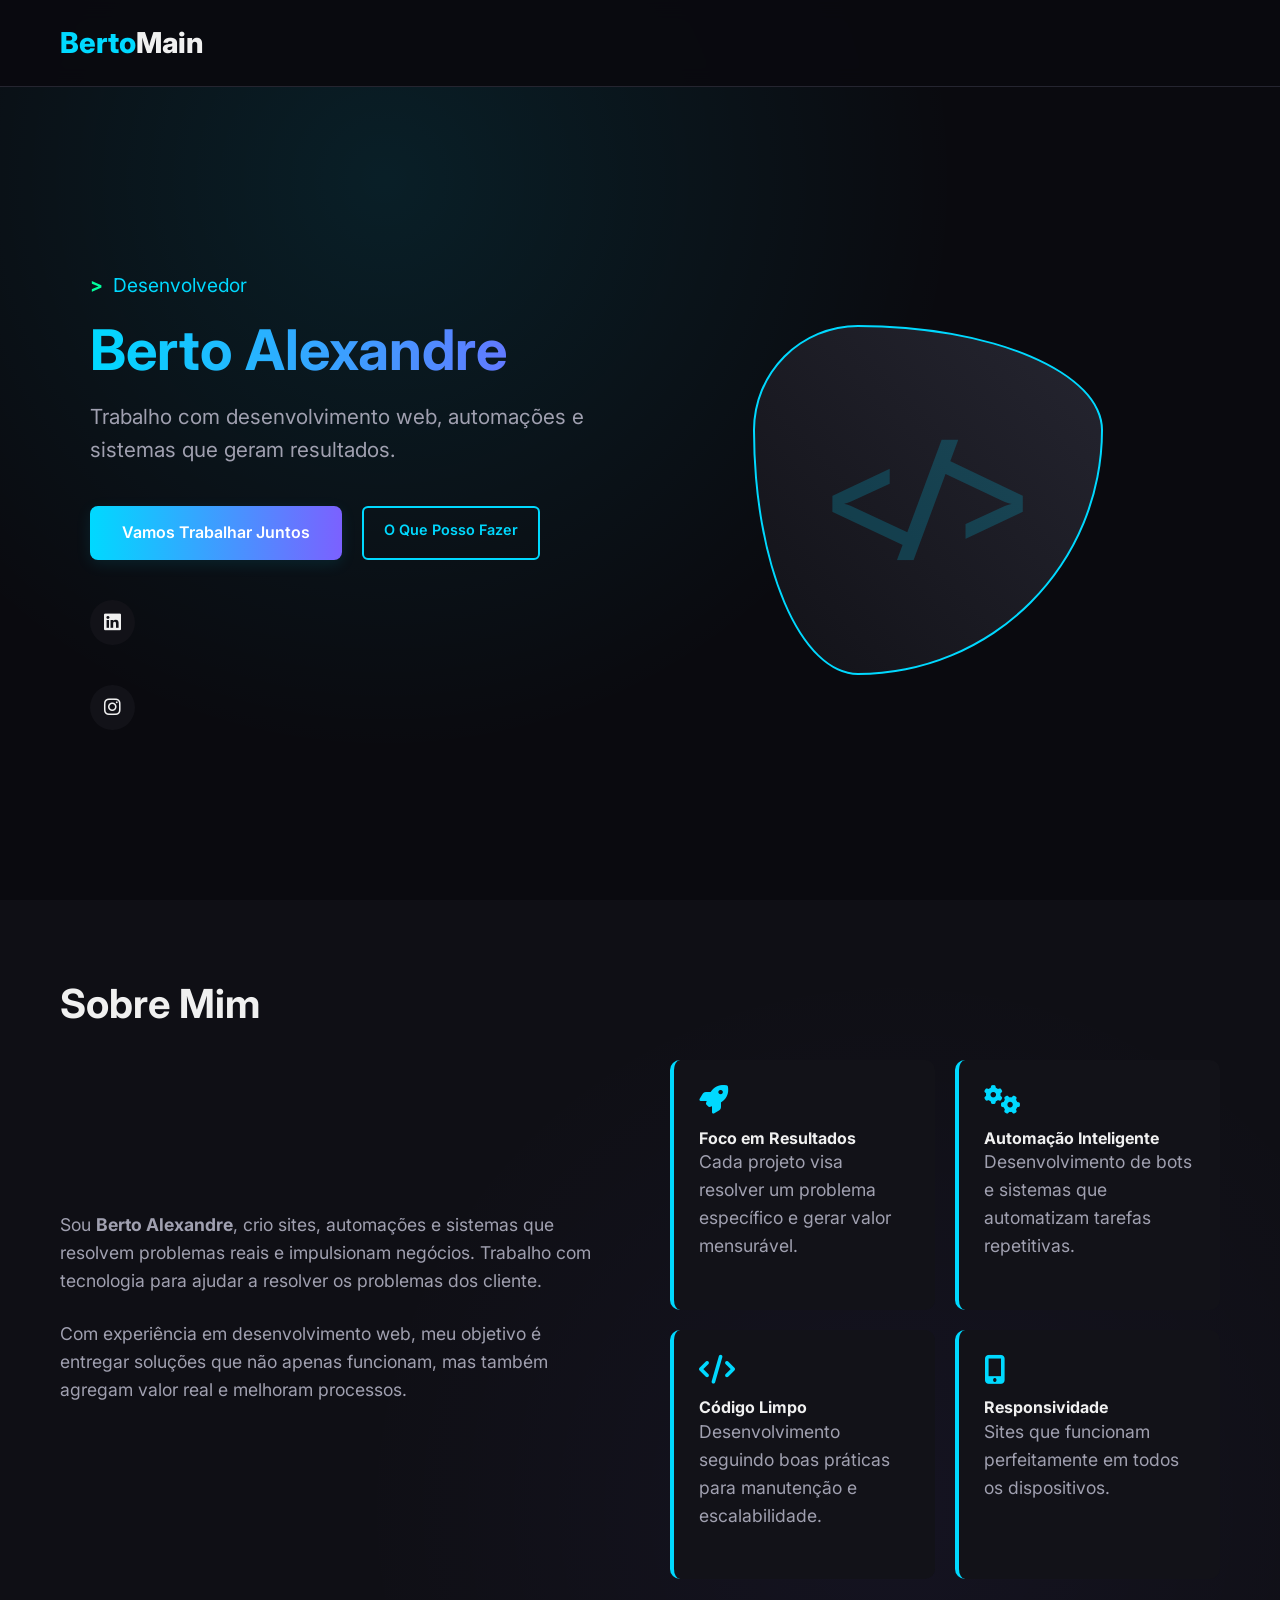
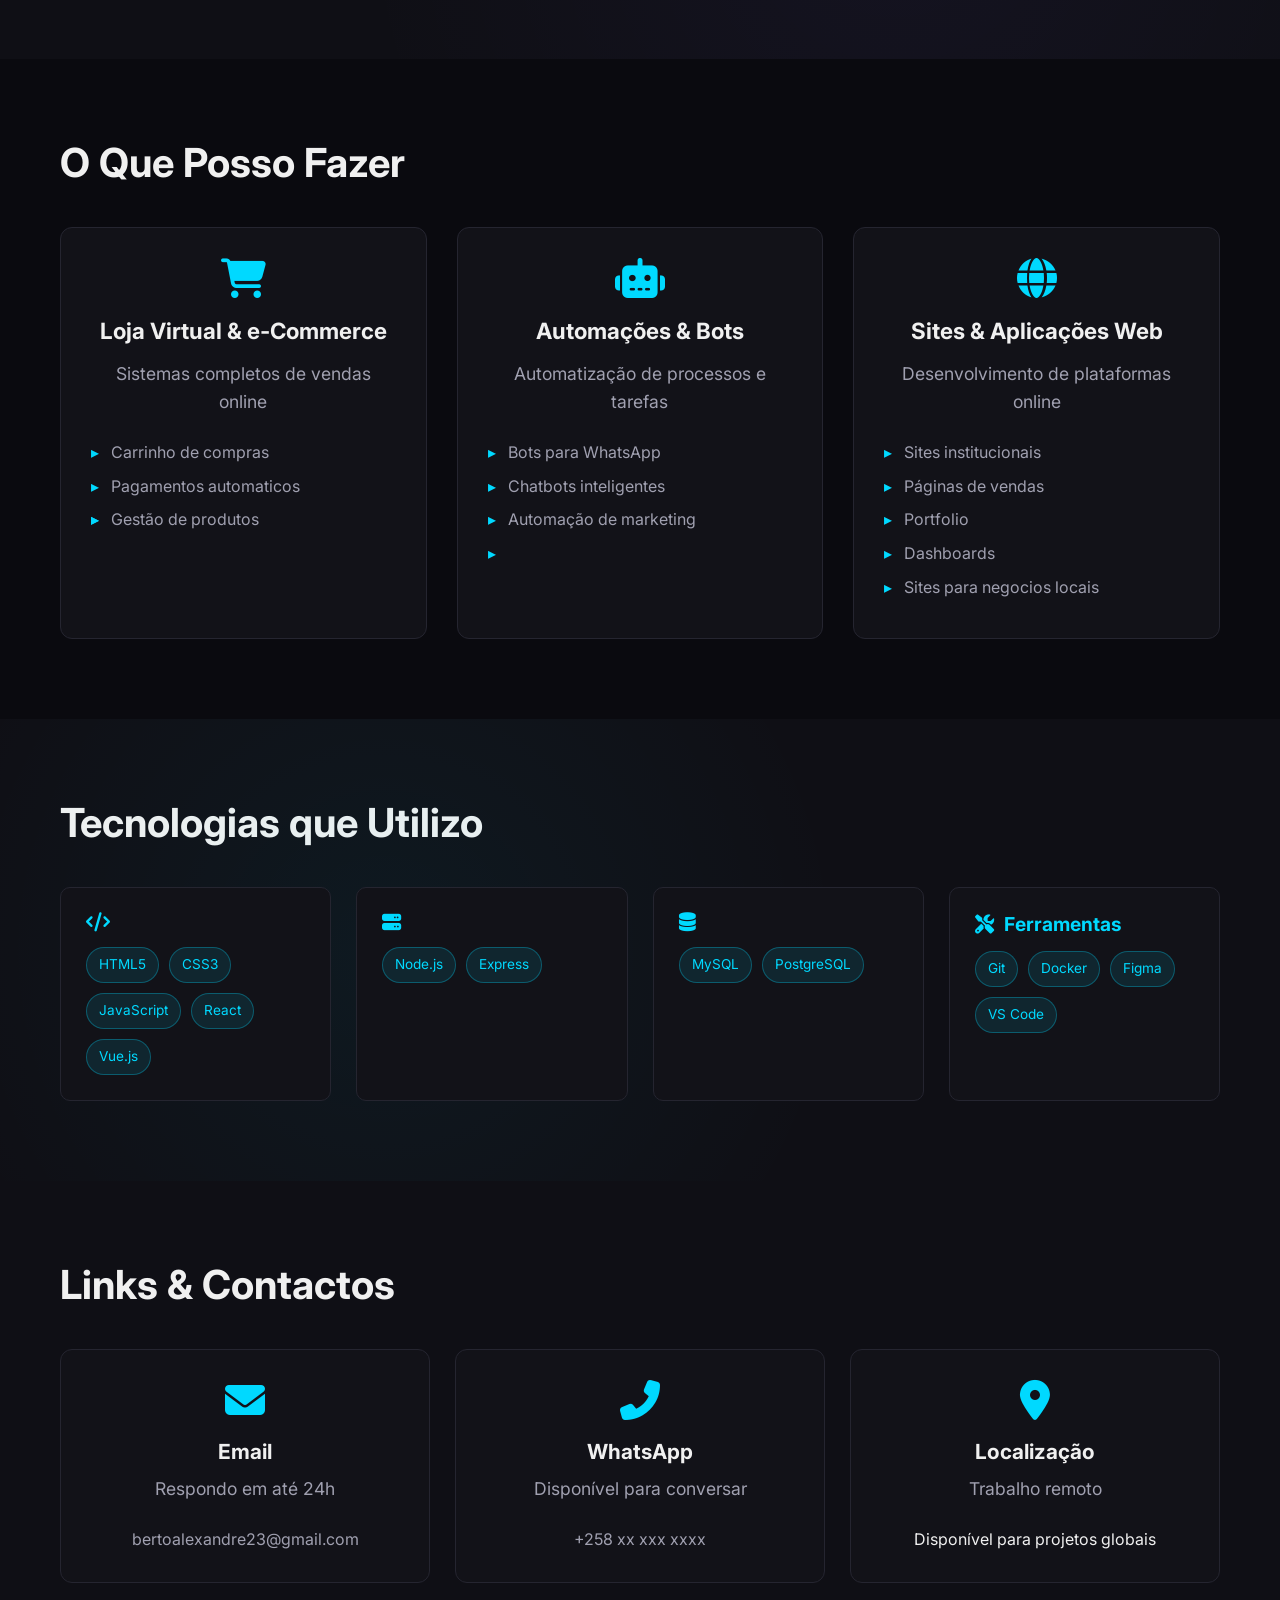
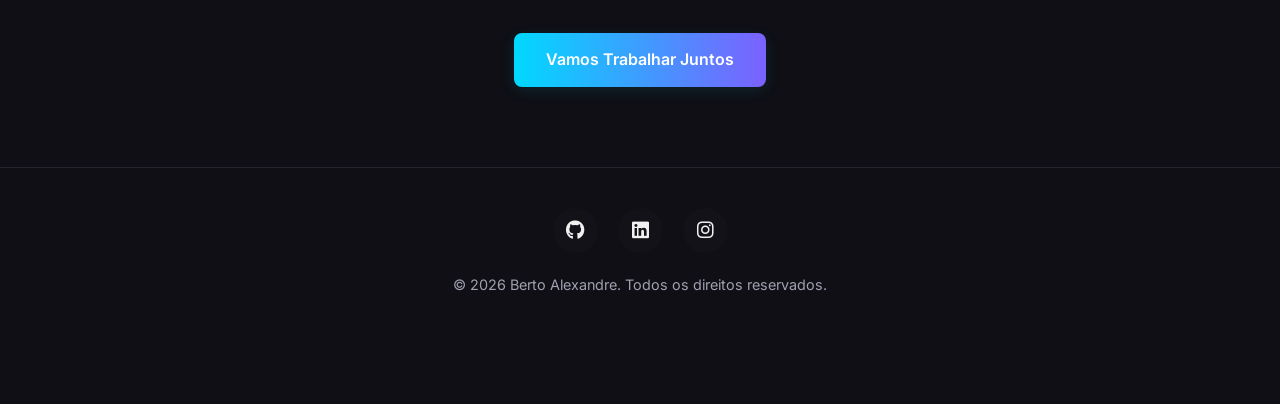
==== index.html @ 446fbc0a "Add files via upload" ====
<!DOCTYPE html>
<html lang="pt">
<head>
  <meta charset="UTF-8">
  <meta name="viewport" content="width=device-width, initial-scale=1.0">
  <title>Berto Alexandre | Desenvolvedor Web & Automações</title>
  <link rel="stylesheet" href="https://cdnjs.cloudflare.com/ajax/libs/font-awesome/6.4.0/css/all.min.css">
  <link rel="preconnect" href="https://fonts.googleapis.com">
  <link rel="preconnect" href="https://fonts.gstatic.com" crossorigin>
  <link href="https://fonts.googleapis.com/css2?family=Inter:wght@300;400;500;600;700;800&family=JetBrains+Mono:wght@300;400;500&display=swap" rel="stylesheet">
  <link rel="stylesheet" href="style.css">
</head>
<body>
  <!-- Header simplificado -->
  <header>
    <div class="container nav-container">
      <a href="#" class="logo">Berto<span>Main</span></a>
    </div>
  </header>

  <!-- Hero Section -->
  <section class="hero" id="home">
    <div class="container hero-content">
      <div class="hero-text">
        <div class="hero-subtitle">Desenvolvedor Web & Automações</div>
        <h1>Berto Alexandre</h1>
        <p class="hero-desc">
          Trabalho com desenvolvimento web, automações e sistemas que geram resultados.
        </p>
        
        <div class="hero-cta">
          <a href="trabalho.html" class="btn">Vamos Trabalhar Juntos</a>
          <a href="#solutions" class="btn-small">O Que Posso Fazer</a>
        </div>
        <div class="social-links" style="margin-top: 40px;">
          <a href="https://www.linkedin.com/in/berto-alexandre-30a865377?utm_source=share&utm_campaign=share_via&utm_content=profile&utm_medium=android_app" target="_blank" title="LinkedIn"><i class="fab fa-linkedin"></i></a>
        </div>

        
        <div class="social-links" style="margin-top: 40px;">
          <a href="https://www.instagram.com/bert.oalexandre?igsh=aHFmc2p1MDU5M2k3" target="_blank" title="Instagram"><i class="fab fa-instagram"></i></a>
        </div>
      </div>

      <div class="hero-image">
        <div class="avatar-container">
          <div class="avatar"></div>
        </div>
      </div>
    </div>
  </section>

  <!-- Sobre Mim -->
  <section class="about" id="about">
    <div class="container">
      <h2>Sobre Mim</h2>
      
      <div class="about-content">
        <div class="about-text">
          <p>
            Sou <strong>Berto Alexandre</strong>, crio sites, automações e sistemas
            que resolvem problemas reais e impulsionam negócios. Trabalho com tecnologia para ajudar a resolver os problemas dos cliente.
          </p>
          <p>
            Com experiência em desenvolvimento web, meu objetivo é entregar soluções 
            que não apenas funcionam, mas também agregam valor real e melhoram processos.
          </p>
        </div>
        
        <div class="about-highlights">
          <div class="highlight-card">
            <i class="fas fa-rocket"></i>
            <h4>Foco em Resultados</h4>
            <p>Cada projeto visa resolver um problema específico e gerar valor mensurável.</p>
          </div>
          
          <div class="highlight-card">
            <i class="fas fa-cogs"></i>
            <h4>Automação Inteligente</h4>
            <p>Desenvolvimento de bots e sistemas que automatizam tarefas repetitivas.</p>
          </div>
          
          <div class="highlight-card">
            <i class="fas fa-code"></i>
            <h4>Código Limpo</h4>
            <p>Desenvolvimento seguindo boas práticas para manutenção e escalabilidade.</p>
          </div>
          
          <div class="highlight-card">
            <i class="fas fa-mobile-alt"></i>
            <h4>Responsividade</h4>
            <p>Sites que funcionam perfeitamente em todos os dispositivos.</p>
          </div>
        </div>
      </div>
    </div>
  </section>

  <!-- O Que Posso Fazer -->
  <section class="solutions" id="solutions">
    <div class="container">
      <h2>O Que Posso Fazer</h2>
      
      <div class="solutions-grid">
        <div class="solution-card">
          <i class="fas fa-shopping-cart"></i>
          <h4>Loja Virtual & e-Commerce</h4>
          <p>Sistemas completos de vendas online</p>
          <ul>
            <li>Carrinho de compras</li>
            <li>Pagamentos automaticos</li>
            <li></li>
            <li>Gestão de produtos</li>
          </ul>
        </div>
        
        <div class="solution-card">
          <i class="fas fa-robot"></i>
          <h4>Automações & Bots</h4>
          <p>Automatização de processos e tarefas</p>
          <ul>
            <li>Bots para WhatsApp</li>
            <li>Chatbots inteligentes</li>
            <li>Automação de marketing</li>
            <li></li>
          </ul>
        </div>
        
        <div class="solution-card">
          <i class="fas fa-globe"></i>
          <h4>Sites & Aplicações Web</h4>
          <p>Desenvolvimento de plataformas online</p>
          <ul>
            <li>Sites institucionais</li>
            <li>Páginas de vendas </li>
            <li>Portfolio</li>
            <li>Dashboards</li>
            <li>Sites para negocios locais</li>
          </ul>
        </div>
        </div>
      </div>
    </div>
  </section>

  <!-- Tecnologias -->
  <section class="technologies" id="technologies">
    <div class="container">
      <h2>Tecnologias que Utilizo</h2>
      
      <div class="tech-grid">
        <div class="tech-category">
          <h4><i class="fas fa-code"></i> </h4>
          <div class="tech-list">
            <span class="tech-badge">HTML5</span>
            <span class="tech-badge">CSS3</span>
            <span class="tech-badge">JavaScript</span>
            <span class="tech-badge">React</span>
            <span class="tech-badge">Vue.js</span>
          </div>
        </div>
        
        <div class="tech-category">
          <h4><i class="fas fa-server"></i> </h4>
          <div class="tech-list">
            <span class="tech-badge">Node.js</span>
            
            
            <span class="tech-badge">Express</span>
            
          </div>
        </div>
        
        <div class="tech-category">
          <h4><i class="fas fa-database"></i> </h4>
          <div class="tech-list">
            <span class="tech-badge">MySQL</span>
            <span class="tech-badge">PostgreSQL</span>
            
            
          </div>
        </div>
        
        <div class="tech-category">
          <h4><i class="fas fa-tools"></i> Ferramentas</h4>
          <div class="tech-list">
            <span class="tech-badge">Git</span>
            <span class="tech-badge">Docker</span>
            <span class="tech-badge">Figma</span>
            <span class="tech-badge">VS Code</span>
          </div>
        </div>
      </div>
    </div>
  </section>

  <!-- Contato -->
  <section class="contact" id="contact">
    <div class="container">
      <h2>Links & Contactos</h2>
      
      <div class="contact-grid">
        <div class="contact-card">
          <i class="fas fa-envelope"></i>
          <h4>Email</h4>
          <p>Respondo em até 24h</p>
          <a href="mailto:bertoalexandre23@gmail.com">bertoalexandre23@gmail.com</a>
        </div>
        
        <div class="contact-card">
          <i class="fas fa-phone-alt"></i>
          <h4>WhatsApp</h4>
          <p>Disponível para conversar</p>
          <a href="https://wa.me/258858112264?text=Olá! Gostaria de conversar sobre um site para meu negócio">+258 xx xxx xxxx</a>
        </div>
        
        <div class="contact-card">
          <i class="fas fa-map-marker-alt"></i>
          <h4>Localização</h4>
          <p>Trabalho remoto</p>
          <span>Disponível para projetos globais</span>
        </div>
      </div>
      
      <div class="contact-cta">
        <a href="formulario.html" class="btn">Vamos Trabalhar Juntos</a>
      </div>
    </div>
  </section>

  <!-- Footer -->
  <footer>
    <div class="container footer-content">
      <div class="social-links">
        <a href="https://github.com/bertoalexandre" target="_blank"><i class="fab fa-github"></i></a>
        <a href="https://www.linkedin.com/in/berto-alexandre-30a865377?utm_source=share&utm_campaign=share_via&utm_content=profile&utm_medium=android_app" target="_blank"><i class="fab fa-linkedin"></i></a>
        <a href="https://www.instagram.com/bert.oalexandre?igsh=aHFmc2p1MDU5M2k3" target="_blank"><i class="fab fa-instagram"></i></a>
      </div>
      
      <p class="copyright">
        &copy; <span id="currentYear"></span> Berto Alexandre. Todos os direitos reservados.
      </p>
      
      <p class="code-font" style="font-size: 0.8rem; color: var(--text-muted);">
      </p>
    </div>
  </footer>

  <script src="script.js"></script>
</body>
</html>
---- style.css ----
/* Reset e Configurações Gerais */
* {
  margin: 0;
  padding: 0;
  box-sizing: border-box;
}

:root {
  --primary: #00d9ff;
  --primary-dark: #00a8cc;
  --secondary: #7b61ff;
  --bg-dark: #0a0a0f;
  --bg-card: #121218;
  --bg-section: #0f0f15;
  --text-light: #f0f0f0;
  --text-muted: #a0a0b0;
  --border-color: #252530;
  --success: #00ff9d;
  --shadow: rgba(0, 217, 255, 0.1);
}

body {
  font-family: 'Inter', sans-serif;
  background-color: var(--bg-dark);
  color: var(--text-light);
  line-height: 1.6;
  overflow-x: hidden;
}

.code-font {
  font-family: 'JetBrains Mono', monospace;
}

.container {
  max-width: 1200px;
  margin: 0 auto;
  padding: 0 20px;
}

section {
  padding: 80px 0;
}

h1, h2, h3, h4 {
  font-weight: 700;
  line-height: 1.2;
}

h1 {
  font-size: 3.5rem;
  margin-bottom: 1rem;
  background: linear-gradient(90deg, var(--primary), var(--secondary));
  -webkit-background-clip: text;
  -webkit-text-fill-color: transparent;
}

h2 {
  font-size: 2.5rem;
  margin-bottom: 2rem;
}

h3 {
  font-size: 2rem;
  margin-bottom: 2.5rem;
  position: relative;
  display: inline-block;
}

h3:after {
  content: '';
  position: absolute;
  bottom: -10px;
  left: 0;
  width: 60px;
  height: 4px;
  background: var(--primary);
  border-radius: 2px;
}

p {
  color: var(--text-muted);
  font-size: 1.1rem;
  margin-bottom: 1.5rem;
  max-width: 700px;
}

a {
  text-decoration: none;
  color: inherit;
  transition: all 0.3s ease;
}

.btn {
  display: inline-block;
  background: linear-gradient(90deg, var(--primary), var(--secondary));
  color: white;
  padding: 14px 32px;
  border-radius: 8px;
  font-weight: 600;
  font-size: 1rem;
  border: none;
  cursor: pointer;
  transition: all 0.3s ease;
  text-align: center;
  box-shadow: 0 4px 15px var(--shadow);
}

.btn:hover {
  transform: translateY(-3px);
  box-shadow: 0 6px 20px rgba(0, 217, 255, 0.25);
}

.btn-small {
  display: inline-block;
  background: transparent;
  color: var(--primary);
  padding: 10px 20px;
  border-radius: 6px;
  font-weight: 600;
  font-size: 0.9rem;
  border: 2px solid var(--primary);
  cursor: pointer;
  transition: all 0.3s ease;
}

.btn-small:hover {
  background-color: var(--primary);
  color: var(--bg-dark);
}

/* Header simplificado */
header {
  position: fixed;
  top: 0;
  width: 100%;
  z-index: 1000;
  padding: 20px 0;
  background-color: rgba(10, 10, 15, 0.95);
  backdrop-filter: blur(10px);
  border-bottom: 1px solid var(--border-color);
}

.nav-container {
  display: flex;
  justify-content: space-between;
  align-items: center;
}

.logo {
  font-size: 1.8rem;
  font-weight: 800;
  color: var(--primary);
}

.logo span {
  color: var(--text-light);
}

/* Hero Section */
.hero {
  padding-top: 180px;
  min-height: 100vh;
  display: flex;
  align-items: center;
  position: relative;
  overflow: hidden;
}

.hero:before {
  content: '';
  position: absolute;
  top: 0;
  left: 0;
  width: 100%;
  height: 100%;
  background: radial-gradient(circle at 30% 20%, rgba(0, 217, 255, 0.1) 0%, transparent 50%);
  z-index: -1;
}

.hero-content {
  display: flex;
  align-items: center;
  justify-content: space-between;
  gap: 50px;
}

.hero-text {
  flex: 1;
}

.hero-subtitle {
  font-size: 1.2rem;
  color: var(--primary);
  margin-bottom: 1rem;
  display: flex;
  align-items: center;
  gap: 10px;
}

.hero-subtitle:before {
  content: '>';
  color: var(--success);
  font-weight: bold;
}

.hero-desc {
  font-size: 1.3rem;
  margin-bottom: 2.5rem;
}

.hero-cta {
  display: flex;
  gap: 20px;
  margin-top: 2rem;
}

.hero-image {
  flex: 1;
  display: flex;
  justify-content: center;
  align-items: center;
}

.avatar-container {
  width: 350px;
  height: 350px;
  position: relative;
}

.avatar {
  width: 100%;
  height: 100%;
  background: linear-gradient(45deg, var(--bg-card), var(--border-color));
  border-radius: 30% 70% 70% 30% / 30% 30% 70% 70%;
  position: relative;
  overflow: hidden;
  animation: morphing 15s infinite;
  border: 2px solid var(--primary);
  display: flex;
  justify-content: center;
  align-items: center;
}

.avatar:before {
  content: '</>';
  font-size: 8rem;
  color: rgba(0, 217, 255, 0.2);
  font-weight: bold;
  font-family: 'JetBrains Mono', monospace;
}

@keyframes morphing {
  0% { border-radius: 30% 70% 70% 30% / 30% 30% 70% 70%; }
  25% { border-radius: 58% 42% 75% 25% / 76% 46% 54% 24%; }
  50% { border-radius: 50% 50% 33% 67% / 55% 27% 73% 45%; }
  75% { border-radius: 33% 67% 58% 42% / 63% 68% 32% 37%; }
  100% { border-radius: 30% 70% 70% 30% / 30% 30% 70% 70%; }
}

/* About Section */
.about {
  background-color: var(--bg-section);
  position: relative;
}

.about:before {
  content: '';
  position: absolute;
  top: 0;
  left: 0;
  width: 100%;
  height: 100%;
  background: radial-gradient(circle at 70% 80%, rgba(123, 97, 255, 0.05) 0%, transparent 50%);
  z-index: 0;
}

.about-content {
  display: flex;
  align-items: center;
  gap: 60px;
  position: relative;
  z-index: 1;
}

.about-text {
  flex: 1;
}

.about-highlights {
  flex: 1;
  display: grid;
  grid-template-columns: repeat(2, 1fr);
  gap: 20px;
}

.highlight-card {
  background-color: var(--bg-card);
  padding: 25px;
  border-radius: 10px;
  border-left: 4px solid var(--primary);
  transition: transform 0.3s ease;
}

.highlight-card:hover {
  transform: translateY(-5px);
}

.highlight-card i {
  font-size: 1.8rem;
  color: var(--primary);
  margin-bottom: 15px;
}

/* Soluções Section */
.solutions {
  position: relative;
}

.solutions-grid {
  display: grid;
  grid-template-columns: repeat(auto-fill, minmax(300px, 1fr));
  gap: 30px;
  margin-top: 40px;
}

.solution-card {
  background-color: var(--bg-card);
  padding: 30px;
  border-radius: 12px;
  border: 1px solid var(--border-color);
  transition: transform 0.3s ease;
  text-align: center;
}

.solution-card:hover {
  transform: translateY(-10px);
  border-color: var(--primary);
}

.solution-card i {
  font-size: 2.5rem;
  color: var(--primary);
  margin-bottom: 20px;
}

.solution-card h4 {
  font-size: 1.4rem;
  margin-bottom: 15px;
  color: var(--text-light);
}

.solution-card ul {
  list-style: none;
  text-align: left;
  margin-top: 15px;
}

.solution-card li {
  color: var(--text-muted);
  margin-bottom: 8px;
  padding-left: 20px;
  position: relative;
}

.solution-card li:before {
  content: '▸';
  color: var(--primary);
  position: absolute;
  left: 0;
}

/* Tecnologias Section */
.technologies {
  background-color: var(--bg-section);
  position: relative;
}

.technologies:before {
  content: '';
  position: absolute;
  top: 0;
  left: 0;
  width: 100%;
  height: 100%;
  background: radial-gradient(circle at 30% 50%, rgba(0, 217, 255, 0.05) 0%, transparent 50%);
  z-index: 0;
}

.tech-grid {
  display: grid;
  grid-template-columns: repeat(auto-fill, minmax(250px, 1fr));
  gap: 25px;
  margin-top: 40px;
  position: relative;
  z-index: 1;
}

.tech-category {
  background-color: var(--bg-card);
  padding: 25px;
  border-radius: 10px;
  border: 1px solid var(--border-color);
}

.tech-category h4 {
  font-size: 1.2rem;
  color: var(--primary);
  margin-bottom: 15px;
  display: flex;
  align-items: center;
  gap: 10px;
}

.tech-list {
  display: flex;
  flex-wrap: wrap;
  gap: 10px;
}

.tech-badge {
  background-color: rgba(0, 217, 255, 0.1);
  color: var(--primary);
  padding: 6px 12px;
  border-radius: 20px;
  font-size: 0.85rem;
  border: 1px solid rgba(0, 217, 255, 0.3);
}

/* Projetos Section */
.projects {
  position: relative;
}

.projects-grid {
  display: grid;
  grid-template-columns: repeat(auto-fill, minmax(350px, 1fr));
  gap: 30px;
  margin-top: 40px;
}

.project-card {
  background-color: var(--bg-card);
  border-radius: 12px;
  overflow: hidden;
  border: 1px solid var(--border-color);
  transition: all 0.3s ease;
  height: 100%;
  display: flex;
  flex-direction: column;
}

.project-card:hover {
  transform: translateY(-10px);
  border-color: var(--primary);
  box-shadow: 0 10px 30px rgba(0, 217, 255, 0.15);
}

.project-image {
  height: 200px;
  background-color: var(--border-color);
  position: relative;
  overflow: hidden;
}

.project-image:before {
  content: '';
  position: absolute;
  top: 0;
  left: 0;
  width: 100%;
  height: 100%;
  background: linear-gradient(45deg, rgba(0, 217, 255, 0.2), rgba(123, 97, 255, 0.2));
}

.project-content {
  padding: 25px;
  flex-grow: 1;
  display: flex;
  flex-direction: column;
}

.project-content h4 {
  font-size: 1.4rem;
  margin-bottom: 10px;
  color: var(--text-light);
}

.project-content p {
  margin-bottom: 20px;
  flex-grow: 1;
}

.project-tech {
  display: flex;
  flex-wrap: wrap;
  gap: 8px;
  margin-bottom: 20px;
}

.tech-tag {
  background-color: rgba(123, 97, 255, 0.1);
  color: var(--secondary);
  padding: 5px 10px;
  border-radius: 4px;
  font-size: 0.8rem;
}

.project-links {
  display: flex;
  gap: 15px;
  margin-top: auto;
}

/* Contact Section */
.contact {
  background-color: var(--bg-section);
  position: relative;
}

.contact-grid {
  display: grid;
  grid-template-columns: repeat(auto-fit, minmax(250px, 1fr));
  gap: 25px;
  margin-top: 40px;
}

.contact-card {
  background-color: var(--bg-card);
  padding: 30px;
  border-radius: 12px;
  text-align: center;
  border: 1px solid var(--border-color);
  transition: all 0.3s ease;
}

.contact-card:hover {
  transform: translateY(-5px);
  border-color: var(--primary);
}

.contact-card i {
  font-size: 2.5rem;
  color: var(--primary);
  margin-bottom: 20px;
}

.contact-card h4 {
  font-size: 1.3rem;
  margin-bottom: 10px;
}

.contact-card a {
  color: var(--text-muted);
  display: block;
  margin-top: 10px;
  word-break: break-all;
}

.contact-card a:hover {
  color: var(--primary);
}

.contact-cta {
  text-align: center;
  margin-top: 50px;
}

/* Footer */
footer {
  background-color: var(--bg-section);
  padding: 40px 0;
  text-align: center;
  border-top: 1px solid var(--border-color);
}

.footer-content {
  display: flex;
  flex-direction: column;
  align-items: center;
  gap: 20px;
}

.social-links {
  display: flex;
  gap: 20px;
}

.social-links a {
  width: 45px;
  height: 45px;
  border-radius: 50%;
  background-color: var(--bg-card);
  display: flex;
  align-items: center;
  justify-content: center;
  font-size: 1.2rem;
  transition: all 0.3s ease;
}

.social-links a:hover {
  background-color: var(--primary);
  color: var(--bg-dark);
  transform: translateY(-3px);
}

.copyright {
  color: var(--text-muted);
  font-size: 0.9rem;
}

/* Responsividade */
@media (max-width: 992px) {
  h1 { font-size: 2.8rem; }
  h2 { font-size: 2.2rem; }
  
  .hero-content {
    flex-direction: column;
    text-align: center;
  }
  
  .hero-subtitle {
    justify-content: center;
  }
  
  .about-content {
    flex-direction: column;
  }
  
  .avatar-container {
    width: 280px;
    height: 280px;
  }
  
  .solutions-grid,
  .tech-grid,
  .projects-grid {
    grid-template-columns: repeat(2, 1fr);
  }
}

@media (max-width: 768px) {
  .hero-cta {
    flex-direction: column;
    align-items: center;
  }
  
  .solutions-grid,
  .tech-grid,
  .projects-grid {
    grid-template-columns: 1fr;
  }
  
  .about-highlights {
    grid-template-columns: 1fr;
  }
}

@media (max-width: 480px) {
  h1 { font-size: 2.2rem; }
  h2 { font-size: 1.8rem; }
  h3 { font-size: 1.6rem; }
  
  section {
    padding: 60px 0;
  }
  
  .avatar-container {
    width: 220px;
    height: 220px;
  }
  
  .avatar:before {
    font-size: 6rem;
  }
}
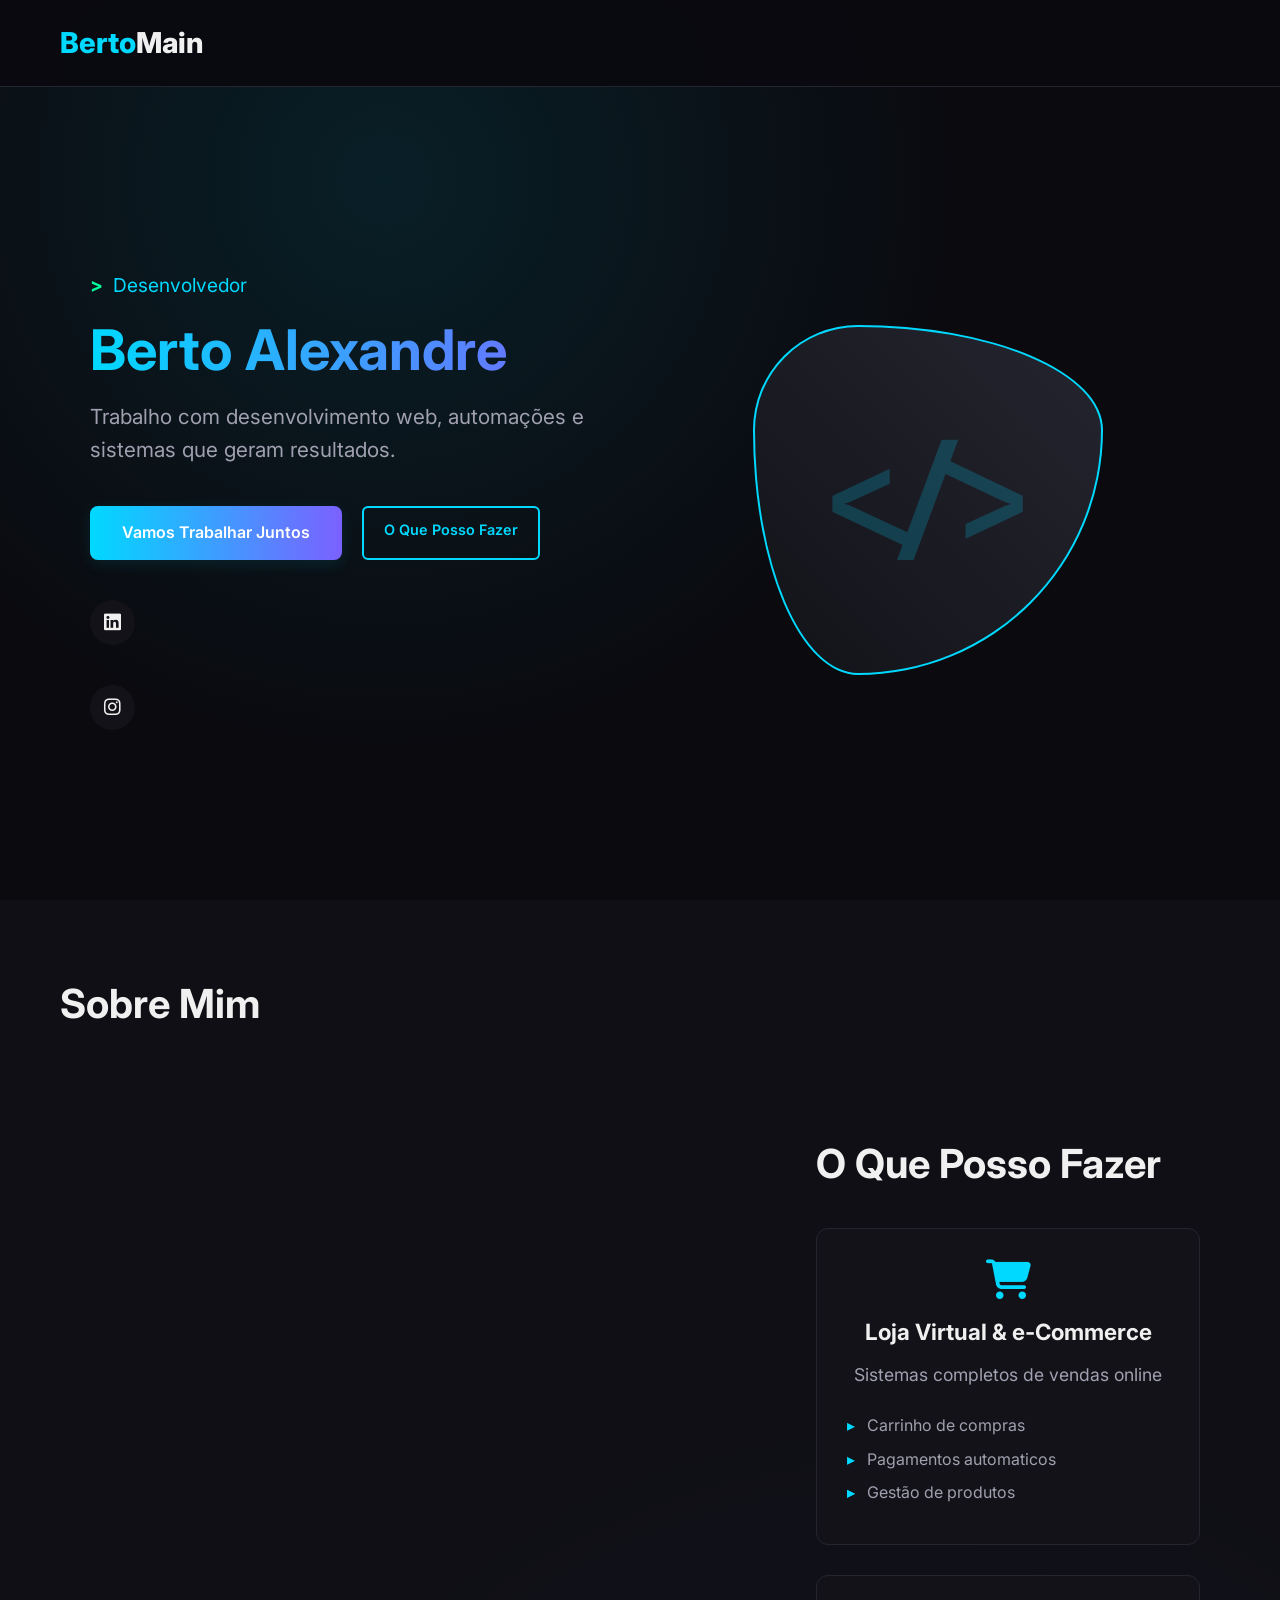
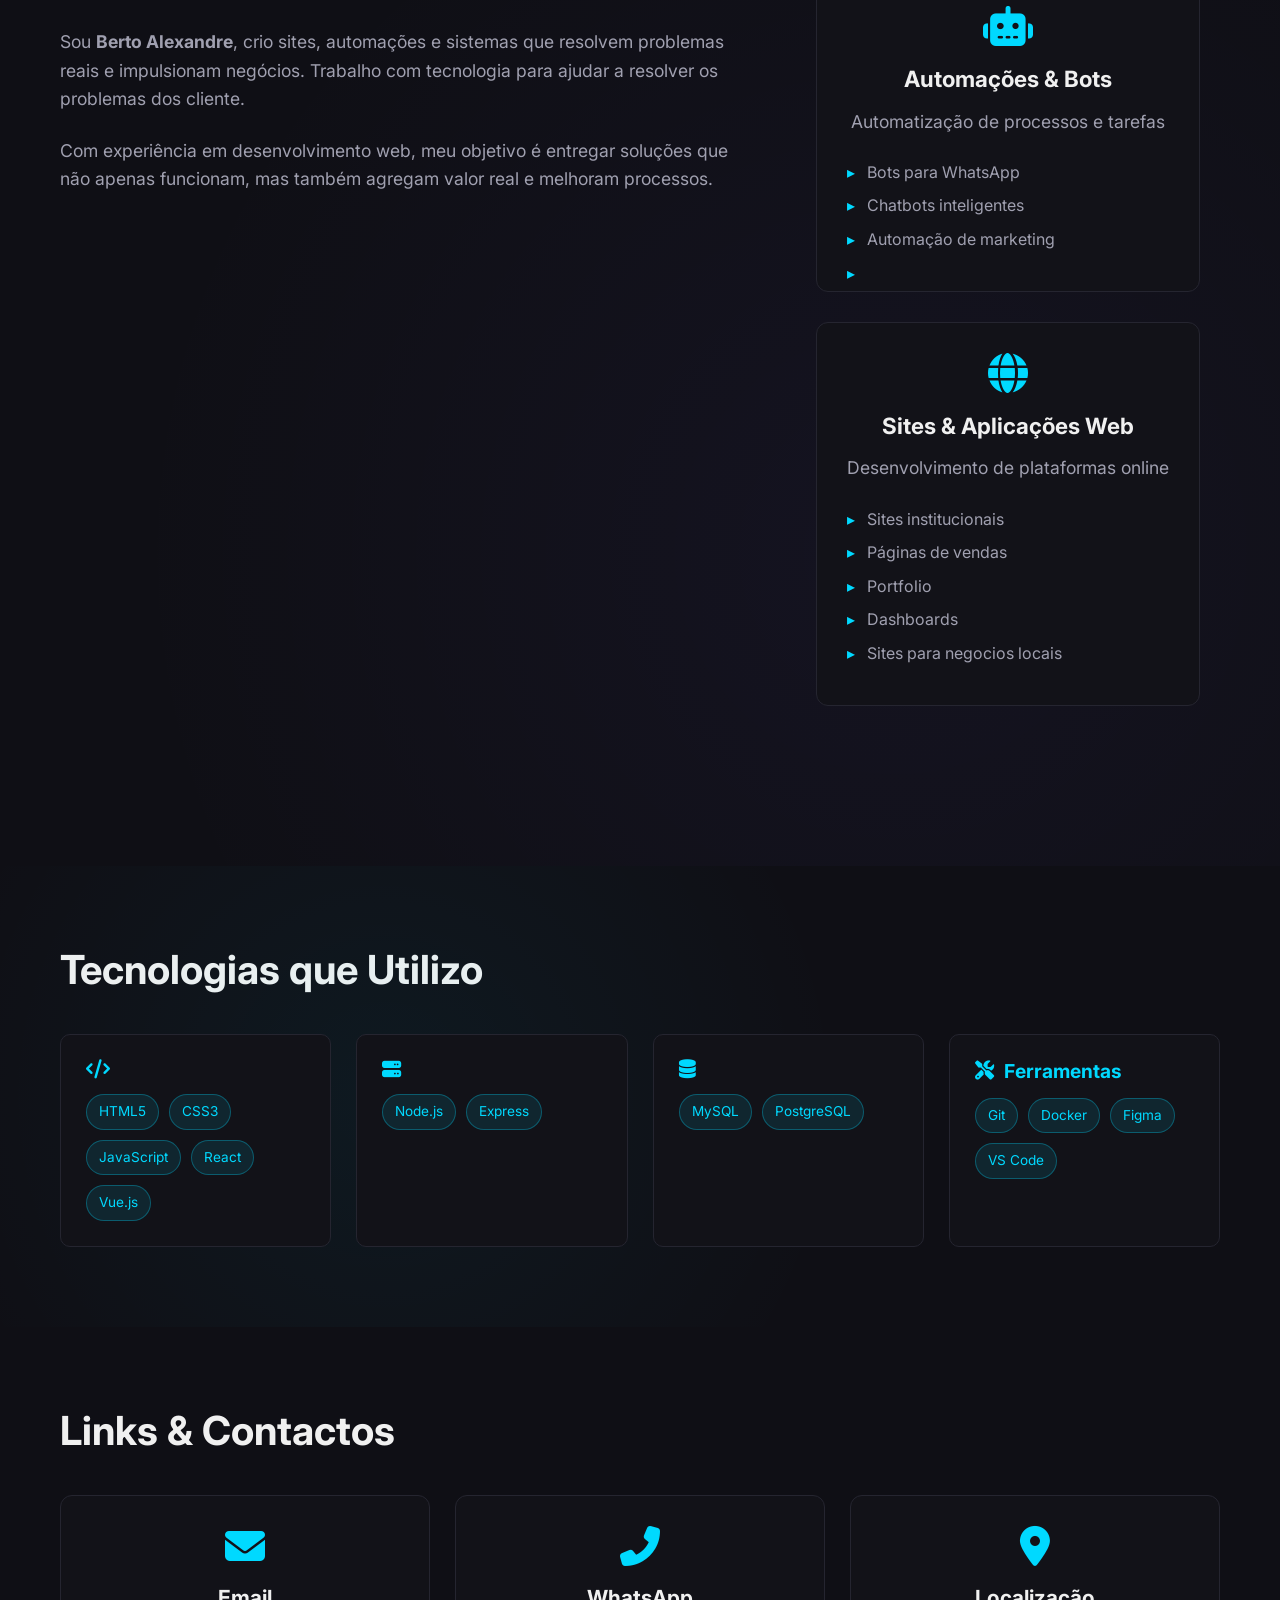
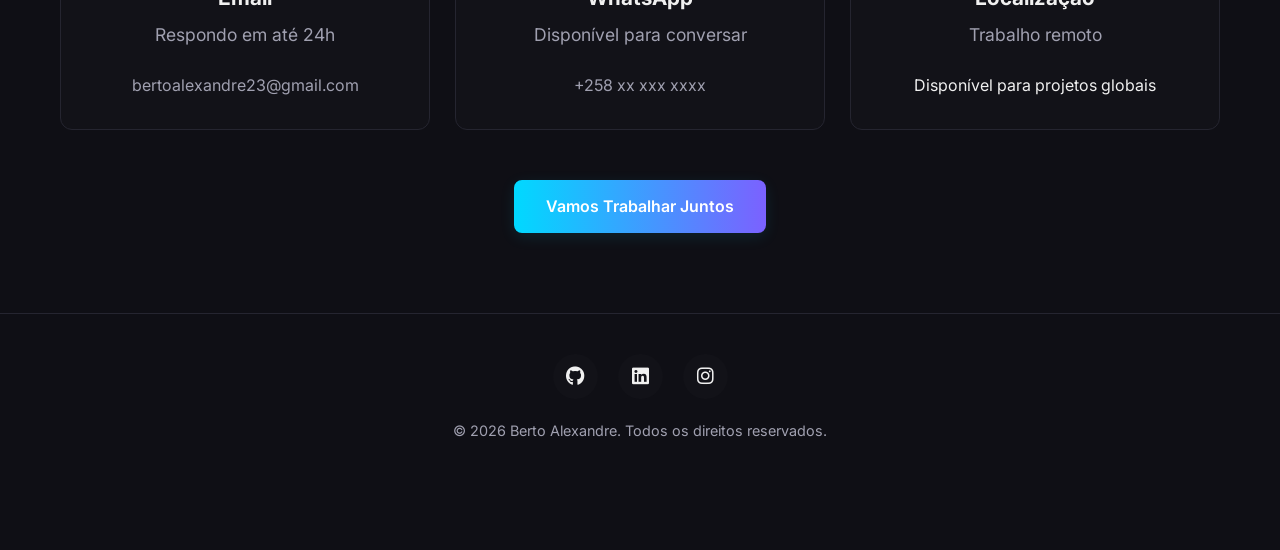
==== commit 396890e4: "Remove about highlights section from index.html Removed the about highlights section from the index." ====
--- a/index.html
+++ b/index.html
@@ -66,35 +66,6 @@
             que não apenas funcionam, mas também agregam valor real e melhoram processos.
           </p>
         </div>
-        
-        <div class="about-highlights">
-          <div class="highlight-card">
-            <i class="fas fa-rocket"></i>
-            <h4>Foco em Resultados</h4>
-            <p>Cada projeto visa resolver um problema específico e gerar valor mensurável.</p>
-          </div>
-          
-          <div class="highlight-card">
-            <i class="fas fa-cogs"></i>
-            <h4>Automação Inteligente</h4>
-            <p>Desenvolvimento de bots e sistemas que automatizam tarefas repetitivas.</p>
-          </div>
-          
-          <div class="highlight-card">
-            <i class="fas fa-code"></i>
-            <h4>Código Limpo</h4>
-            <p>Desenvolvimento seguindo boas práticas para manutenção e escalabilidade.</p>
-          </div>
-          
-          <div class="highlight-card">
-            <i class="fas fa-mobile-alt"></i>
-            <h4>Responsividade</h4>
-            <p>Sites que funcionam perfeitamente em todos os dispositivos.</p>
-          </div>
-        </div>
-      </div>
-    </div>
-  </section>
 
   <!-- O Que Posso Fazer -->
   <section class="solutions" id="solutions">
@@ -248,4 +219,4 @@
 
   <script src="script.js"></script>
 </body>
-</html>+</html>
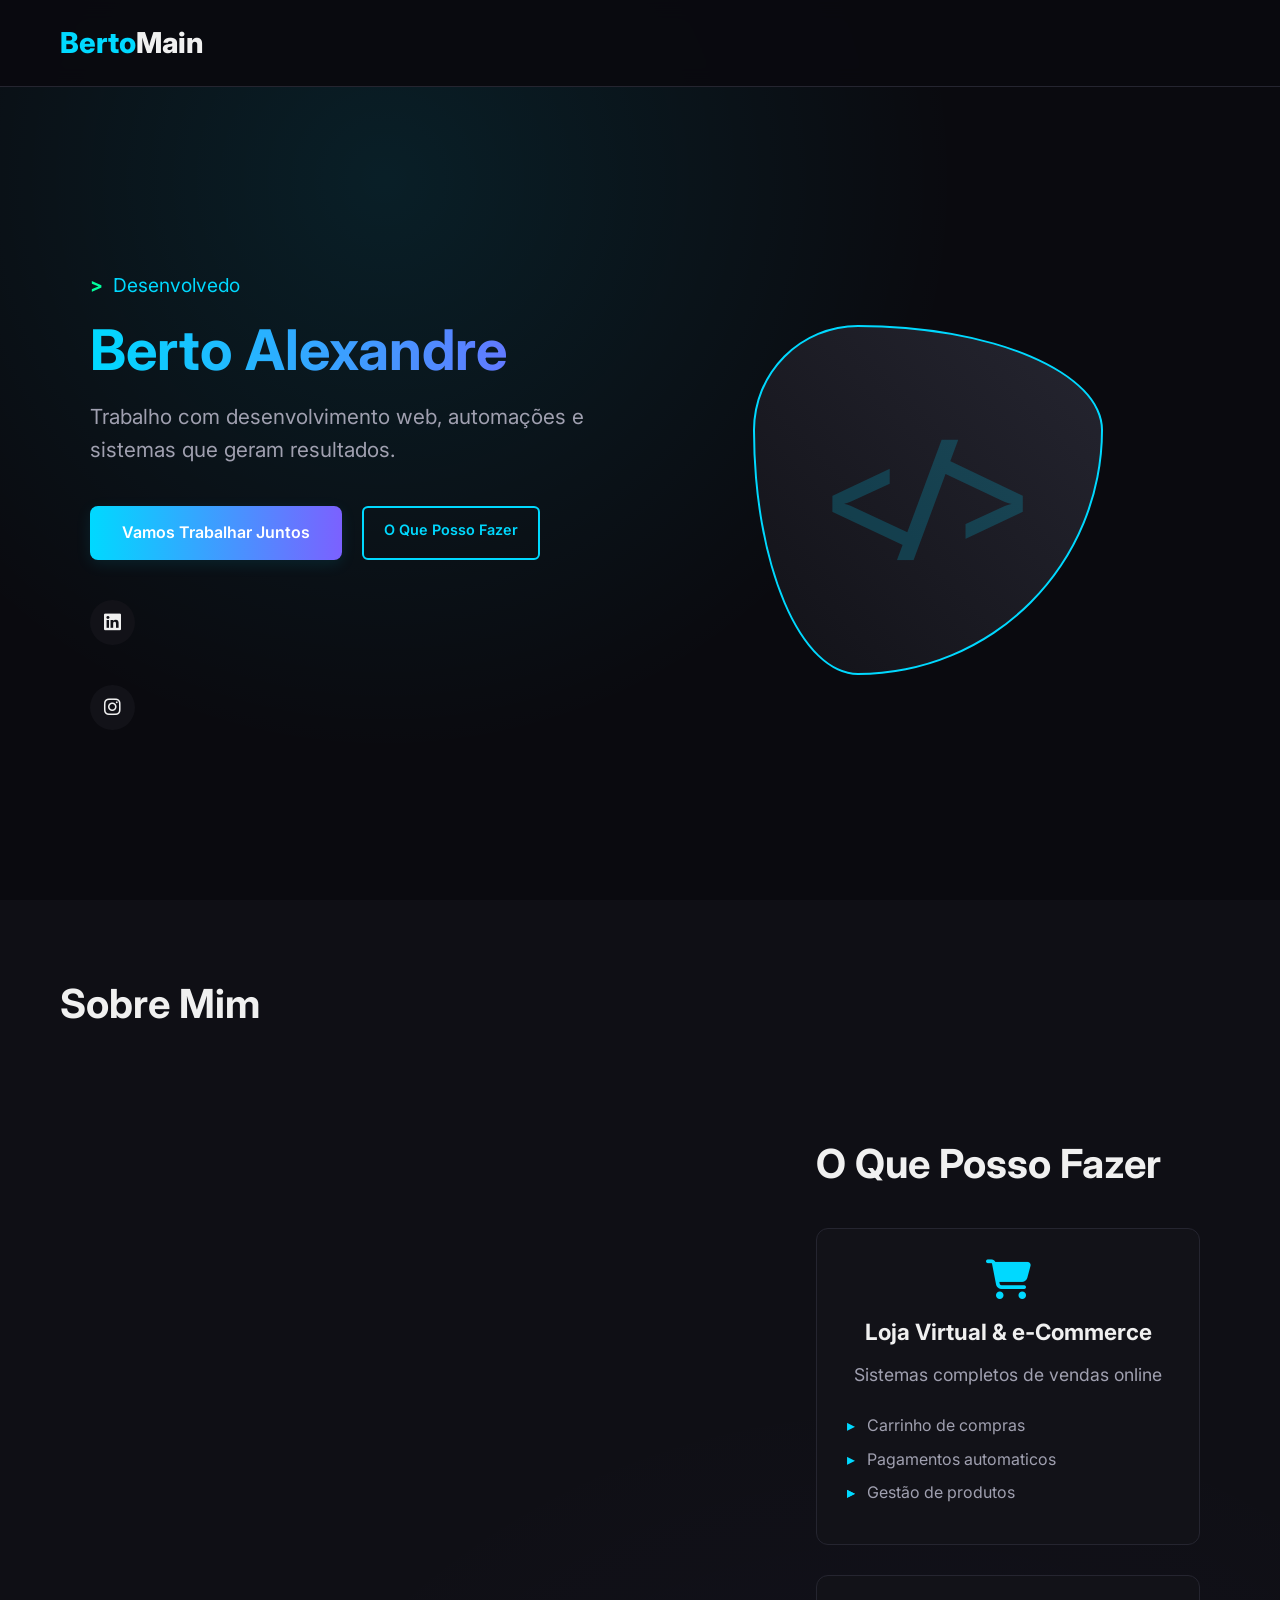
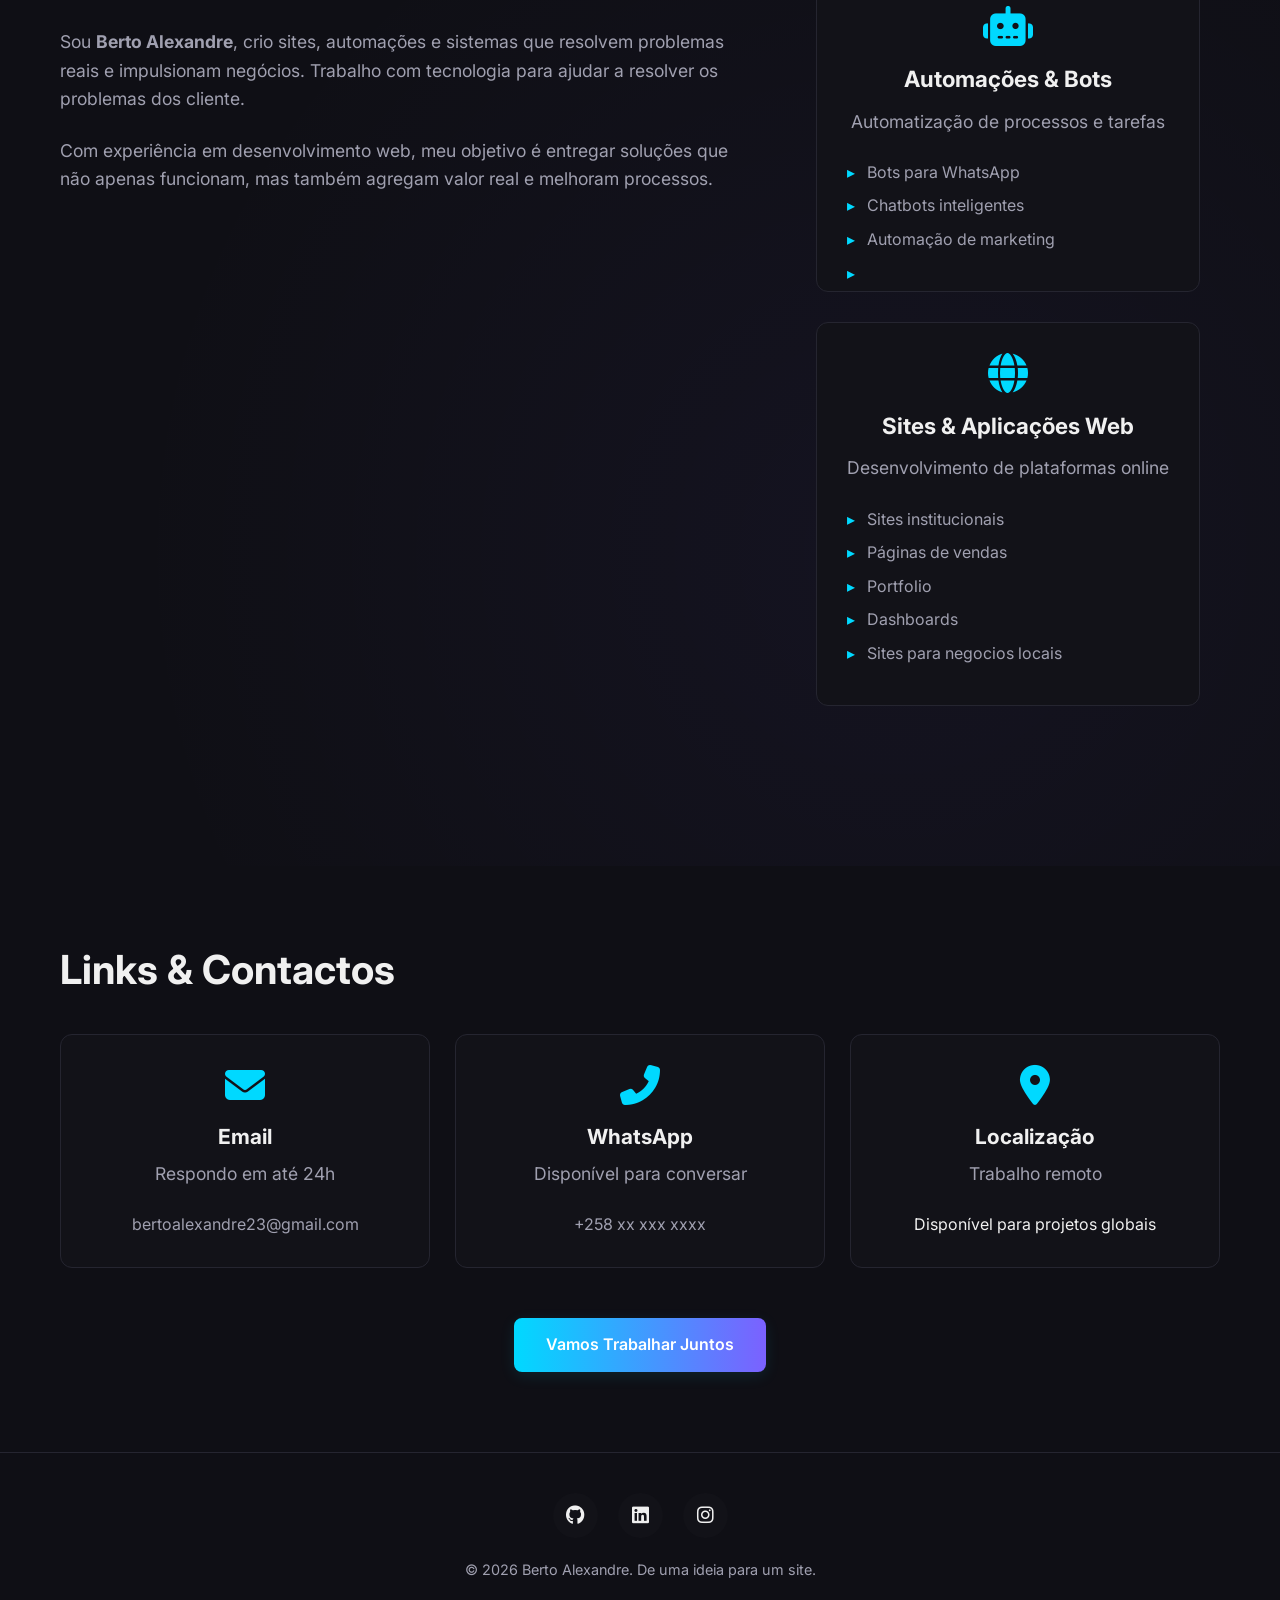
==== commit f574a139: "Remove technologies section and update copyright text Removed the technologies section and updated c" ====
--- a/index.html
+++ b/index.html
@@ -114,57 +114,6 @@
     </div>
   </section>
 
-  <!-- Tecnologias -->
-  <section class="technologies" id="technologies">
-    <div class="container">
-      <h2>Tecnologias que Utilizo</h2>
-      
-      <div class="tech-grid">
-        <div class="tech-category">
-          <h4><i class="fas fa-code"></i> </h4>
-          <div class="tech-list">
-            <span class="tech-badge">HTML5</span>
-            <span class="tech-badge">CSS3</span>
-            <span class="tech-badge">JavaScript</span>
-            <span class="tech-badge">React</span>
-            <span class="tech-badge">Vue.js</span>
-          </div>
-        </div>
-        
-        <div class="tech-category">
-          <h4><i class="fas fa-server"></i> </h4>
-          <div class="tech-list">
-            <span class="tech-badge">Node.js</span>
-            
-            
-            <span class="tech-badge">Express</span>
-            
-          </div>
-        </div>
-        
-        <div class="tech-category">
-          <h4><i class="fas fa-database"></i> </h4>
-          <div class="tech-list">
-            <span class="tech-badge">MySQL</span>
-            <span class="tech-badge">PostgreSQL</span>
-            
-            
-          </div>
-        </div>
-        
-        <div class="tech-category">
-          <h4><i class="fas fa-tools"></i> Ferramentas</h4>
-          <div class="tech-list">
-            <span class="tech-badge">Git</span>
-            <span class="tech-badge">Docker</span>
-            <span class="tech-badge">Figma</span>
-            <span class="tech-badge">VS Code</span>
-          </div>
-        </div>
-      </div>
-    </div>
-  </section>
-
   <!-- Contato -->
   <section class="contact" id="contact">
     <div class="container">
@@ -209,7 +158,7 @@
       </div>
       
       <p class="copyright">
-        &copy; <span id="currentYear"></span> Berto Alexandre. Todos os direitos reservados.
+        &copy; <span id="currentYear"></span> Berto Alexandre. De uma ideia para um site.
       </p>
       
       <p class="code-font" style="font-size: 0.8rem; color: var(--text-muted);">
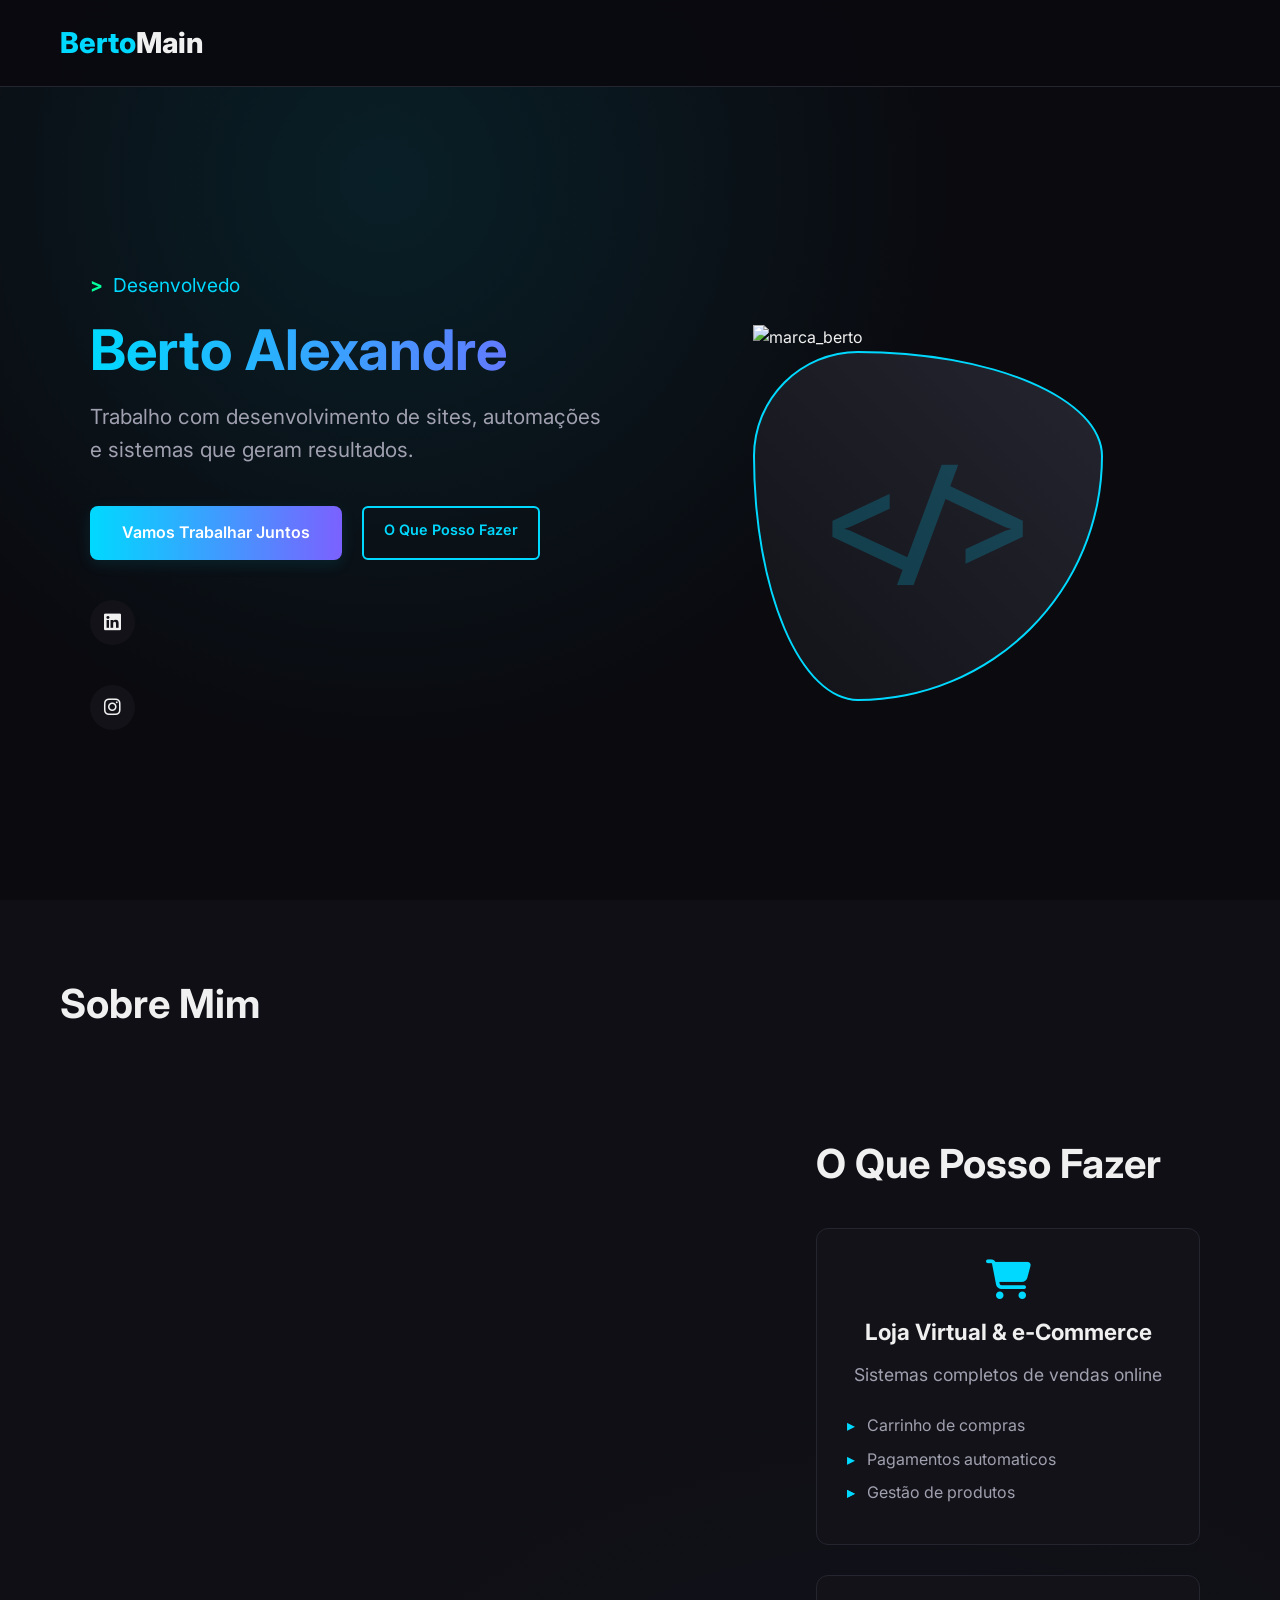
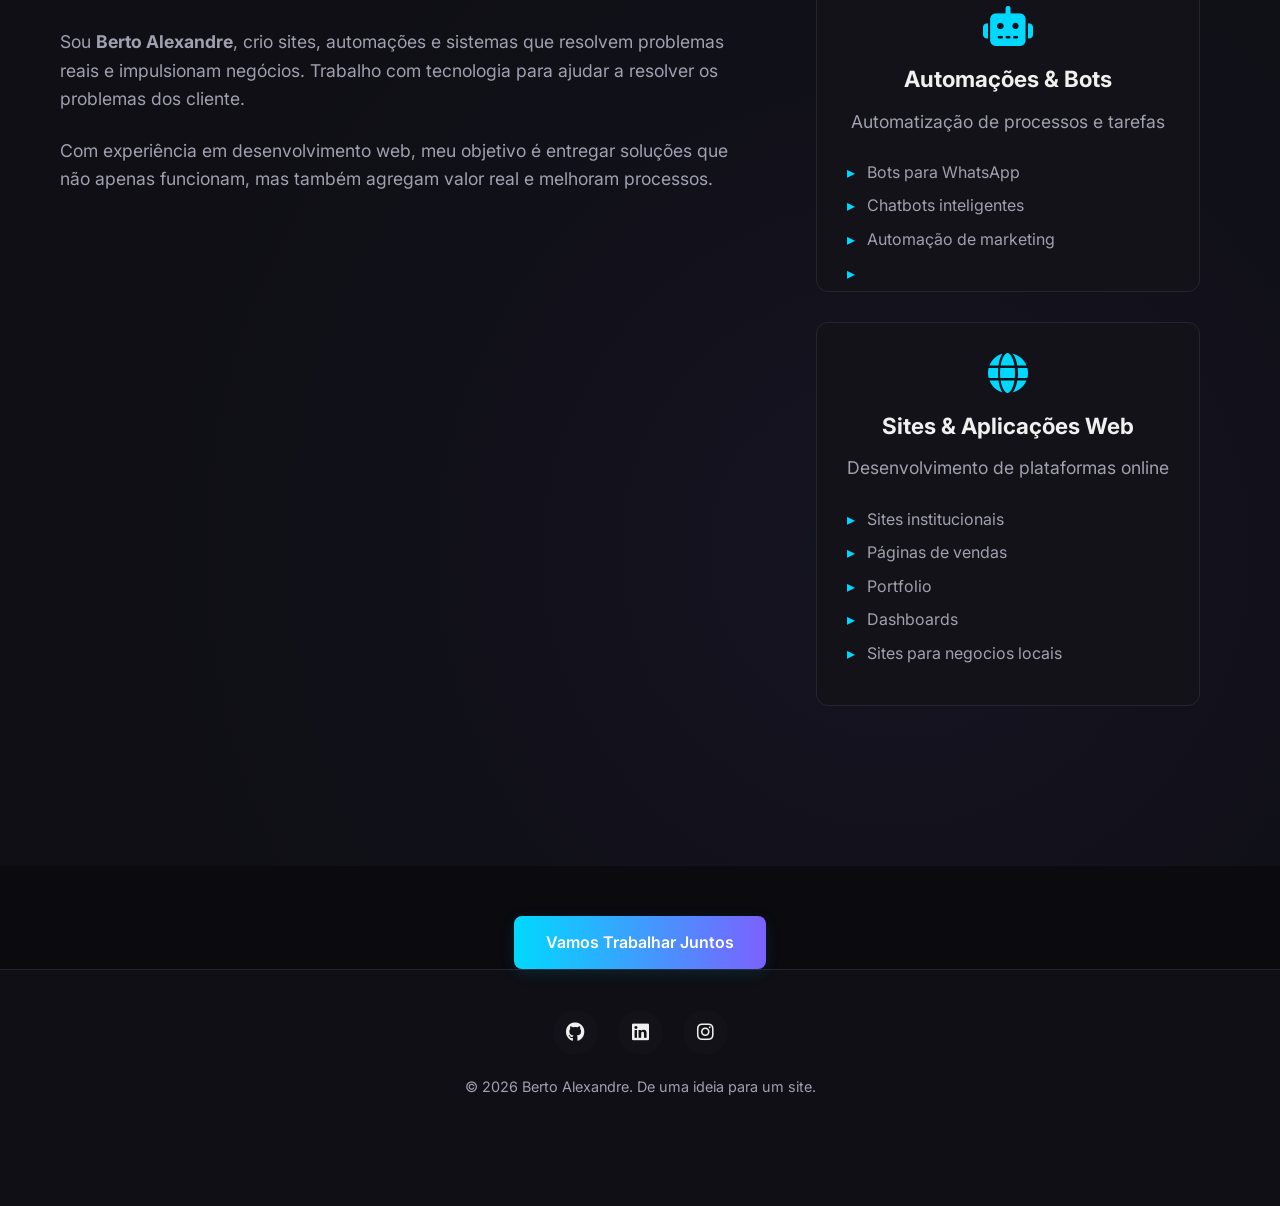
==== commit 4707b536: "Revise services description and add avatar image Updated the description of web development services" ====
--- a/index.html
+++ b/index.html
@@ -25,7 +25,7 @@
         <div class="hero-subtitle">Desenvolvedor Web & Automações</div>
         <h1>Berto Alexandre</h1>
         <p class="hero-desc">
-          Trabalho com desenvolvimento web, automações e sistemas que geram resultados.
+          Trabalho com desenvolvimento de sites, automações e sistemas que geram resultados.
         </p>
         
         <div class="hero-cta">
@@ -44,6 +44,7 @@
 
       <div class="hero-image">
         <div class="avatar-container">
+          <img src="bobb.jpg" alt="marca_berto">
           <div class="avatar"></div>
         </div>
       </div>
@@ -114,33 +115,8 @@
     </div>
   </section>
 
-  <!-- Contato -->
-  <section class="contact" id="contact">
-    <div class="container">
-      <h2>Links & Contactos</h2>
-      
-      <div class="contact-grid">
-        <div class="contact-card">
-          <i class="fas fa-envelope"></i>
-          <h4>Email</h4>
-          <p>Respondo em até 24h</p>
-          <a href="mailto:bertoalexandre23@gmail.com">bertoalexandre23@gmail.com</a>
-        </div>
-        
-        <div class="contact-card">
-          <i class="fas fa-phone-alt"></i>
-          <h4>WhatsApp</h4>
-          <p>Disponível para conversar</p>
-          <a href="https://wa.me/258858112264?text=Olá! Gostaria de conversar sobre um site para meu negócio">+258 xx xxx xxxx</a>
-        </div>
-        
-        <div class="contact-card">
-          <i class="fas fa-map-marker-alt"></i>
-          <h4>Localização</h4>
-          <p>Trabalho remoto</p>
-          <span>Disponível para projetos globais</span>
-        </div>
-      </div>
+  <!-- Projectos -->
+  
       
       <div class="contact-cta">
         <a href="formulario.html" class="btn">Vamos Trabalhar Juntos</a>
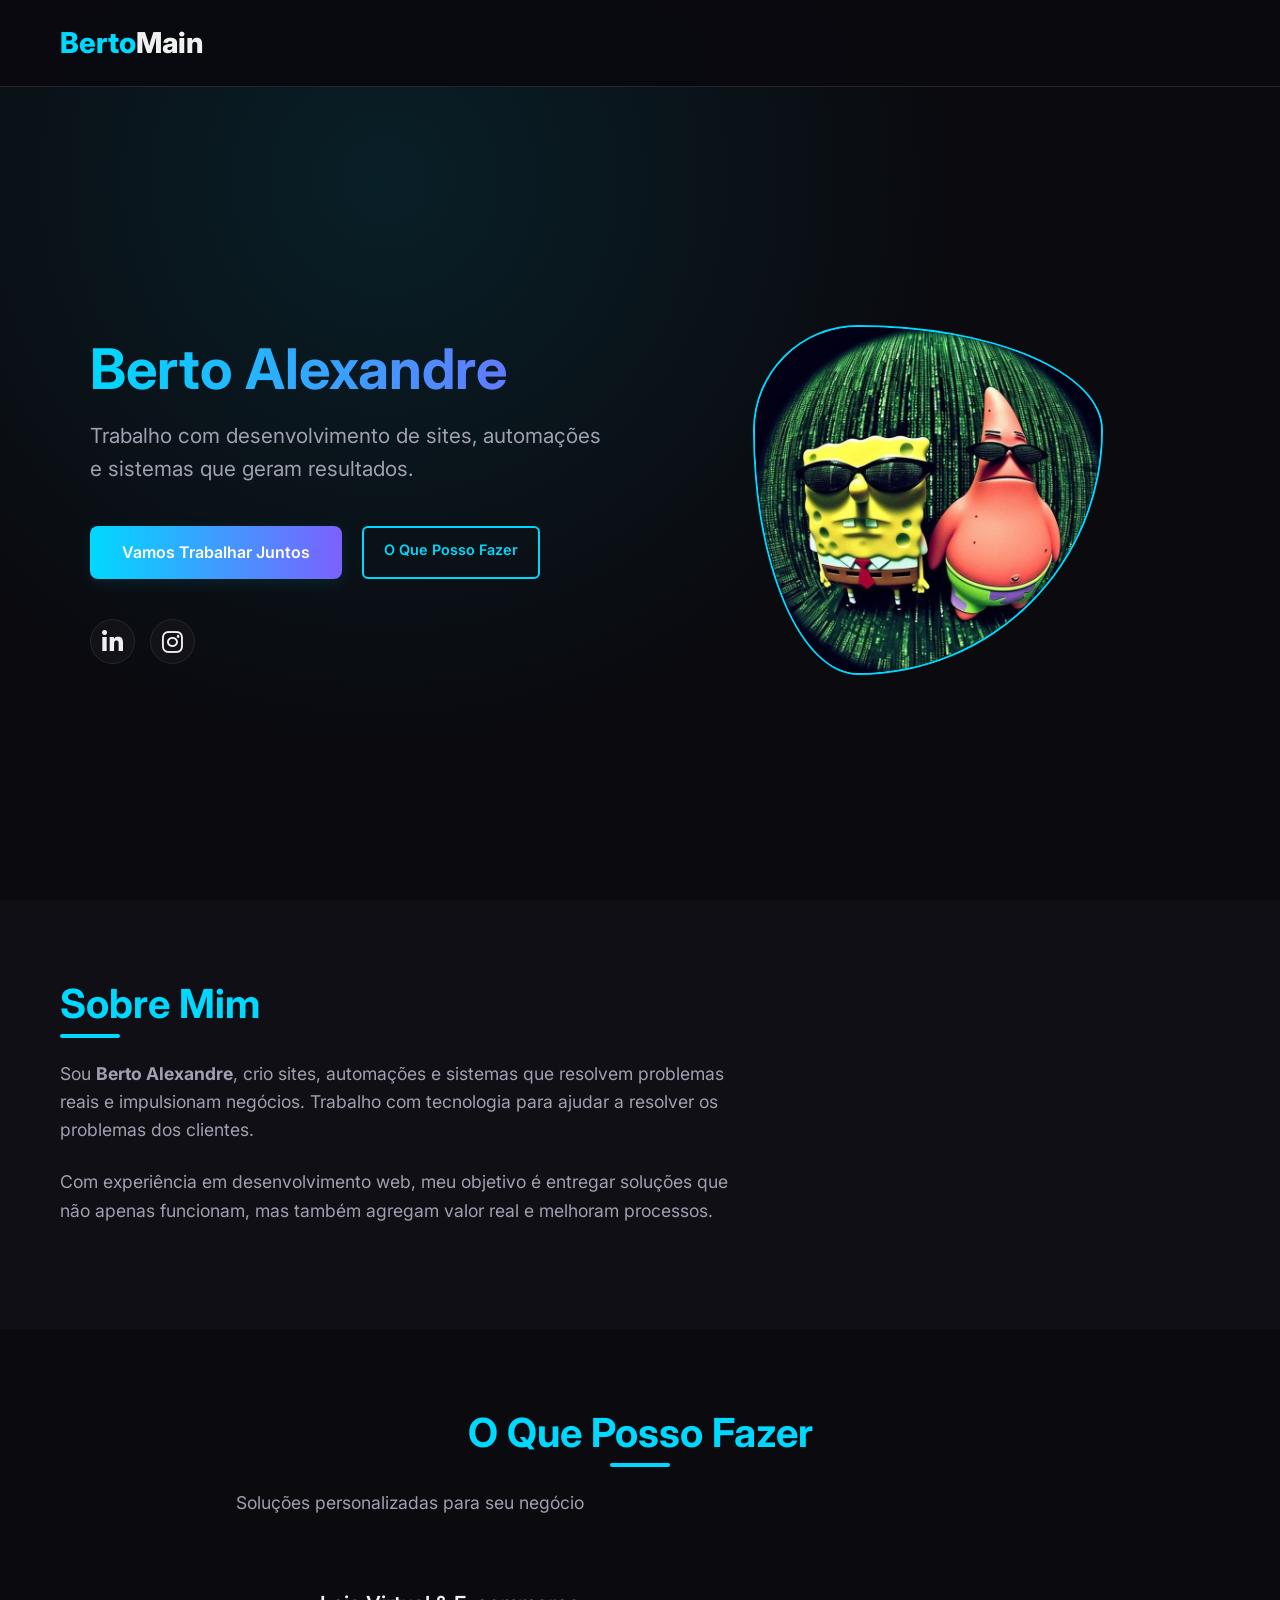
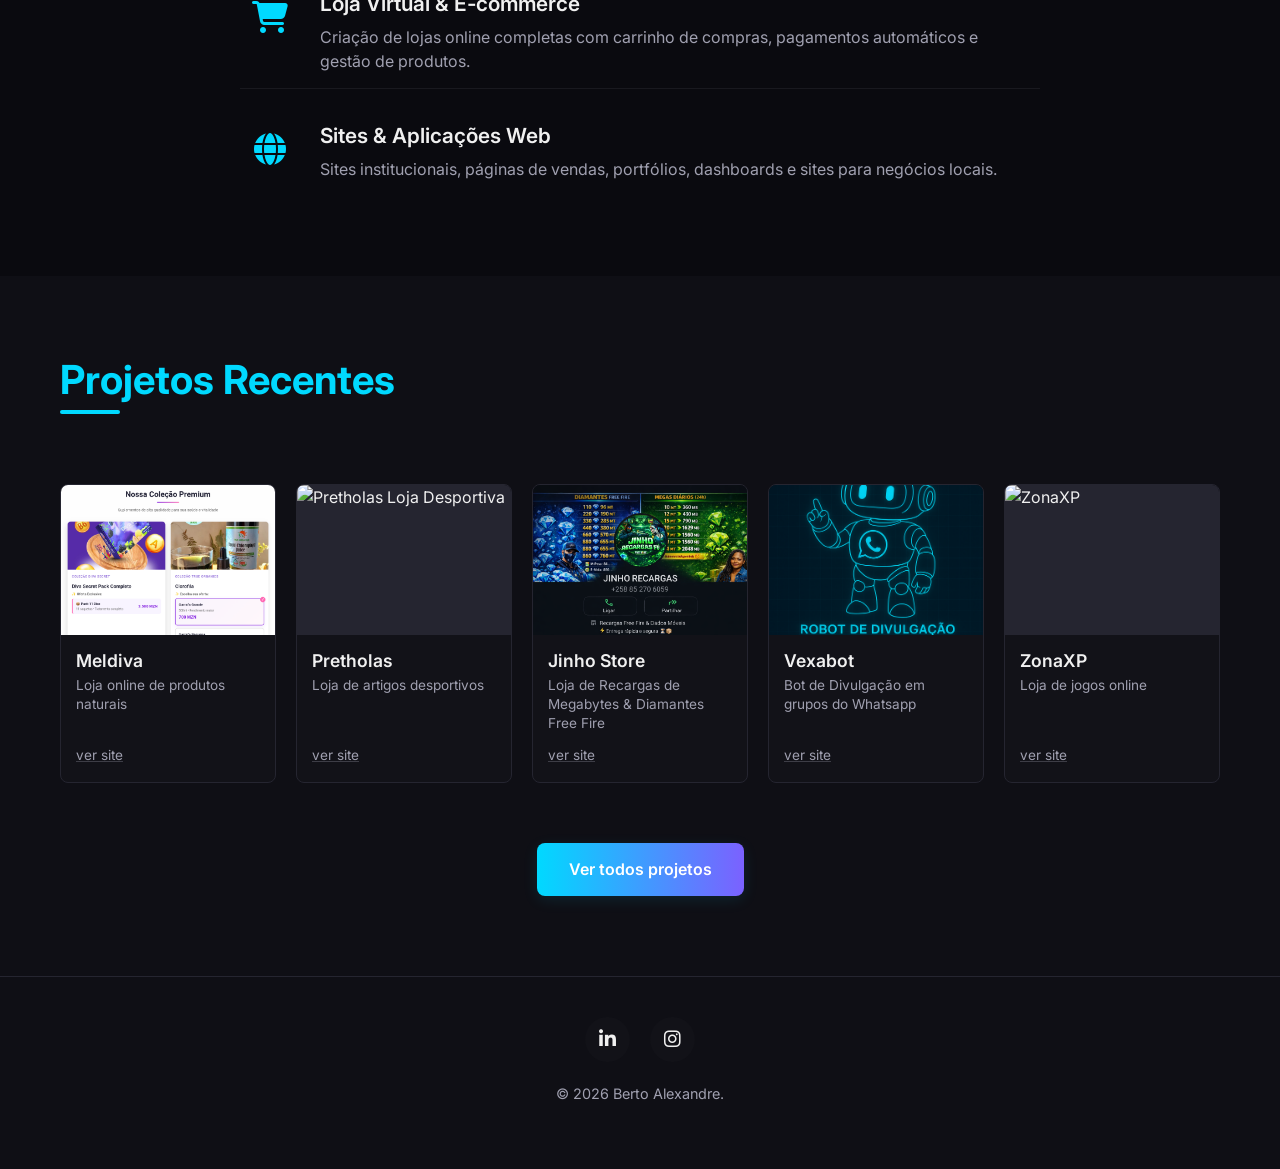
==== commit a83ae204: "Add files via upload" ====
--- a/index.html
+++ b/index.html
@@ -8,7 +8,587 @@
   <link rel="preconnect" href="https://fonts.googleapis.com">
   <link rel="preconnect" href="https://fonts.gstatic.com" crossorigin>
   <link href="https://fonts.googleapis.com/css2?family=Inter:wght@300;400;500;600;700;800&family=JetBrains+Mono:wght@300;400;500&display=swap" rel="stylesheet">
-  <link rel="stylesheet" href="style.css">
+  <style>
+    /* Reset e Configurações Gerais */
+    * {
+      margin: 0;
+      padding: 0;
+      box-sizing: border-box;
+    }
+
+    :root {
+      --primary: #00d9ff;
+      --primary-dark: #00a8cc;
+      --secondary: #7b61ff;
+      --bg-dark: #0a0a0f;
+      --bg-card: #121218;
+      --bg-section: #0f0f15;
+      --text-light: #f0f0f0;
+      --text-muted: #a0a0b0;
+      --border-color: #252530;
+      --success: #00ff9d;
+      --shadow: rgba(0, 217, 255, 0.1);
+    }
+
+    body {
+      font-family: 'Inter', sans-serif;
+      background-color: var(--bg-dark);
+      color: var(--text-light);
+      line-height: 1.6;
+      overflow-x: hidden;
+    }
+
+    .code-font {
+      font-family: 'JetBrains Mono', monospace;
+    }
+
+    .container {
+      max-width: 1200px;
+      margin: 0 auto;
+      padding: 0 20px;
+    }
+
+    section {
+      padding: 80px 0;
+    }
+
+    h1, h2, h3, h4 {
+      font-weight: 700;
+      line-height: 1.2;
+    }
+
+    h1 {
+      font-size: 3.5rem;
+      margin-bottom: 1rem;
+      background: linear-gradient(90deg, var(--primary), var(--secondary));
+      -webkit-background-clip: text;
+      -webkit-text-fill-color: transparent;
+    }
+
+    h2 {
+      font-size: 2.5rem;
+      margin-bottom: 2rem;
+      color: var(--primary);
+      position: relative;
+      display: inline-block;
+    }
+
+    h2:after {
+      content: '';
+      position: absolute;
+      bottom: -10px;
+      left: 0;
+      width: 60px;
+      height: 4px;
+      background: var(--primary);
+      border-radius: 2px;
+    }
+
+    h3 {
+      font-size: 2rem;
+      margin-bottom: 2.5rem;
+      position: relative;
+      display: inline-block;
+    }
+
+    h4 {
+      font-size: 1.4rem;
+      color: var(--text-light);
+      margin-bottom: 10px;
+      font-weight: 600;
+    }
+
+    p {
+      color: var(--text-muted);
+      font-size: 1.1rem;
+      margin-bottom: 1.5rem;
+      max-width: 700px;
+    }
+
+    a {
+      text-decoration: none;
+      color: inherit;
+      transition: all 0.3s ease;
+    }
+
+    .btn {
+      display: inline-block;
+      background: linear-gradient(90deg, var(--primary), var(--secondary));
+      color: white;
+      padding: 14px 32px;
+      border-radius: 8px;
+      font-weight: 600;
+      font-size: 1rem;
+      border: none;
+      cursor: pointer;
+      transition: all 0.3s ease;
+      text-align: center;
+      box-shadow: 0 4px 15px var(--shadow);
+    }
+
+    .btn:hover {
+      transform: translateY(-3px);
+      box-shadow: 0 6px 20px rgba(0, 217, 255, 0.25);
+    }
+
+    .btn-small {
+      display: inline-block;
+      background: transparent;
+      color: var(--primary);
+      padding: 10px 20px;
+      border-radius: 6px;
+      font-weight: 600;
+      font-size: 0.9rem;
+      border: 2px solid var(--primary);
+      cursor: pointer;
+      transition: all 0.3s ease;
+    }
+
+    .btn-small:hover {
+      background-color: var(--primary);
+      color: var(--bg-dark);
+    }
+
+    /* Header */
+    header {
+      position: fixed;
+      top: 0;
+      width: 100%;
+      z-index: 1000;
+      padding: 20px 0;
+      background-color: rgba(10, 10, 15, 0.95);
+      backdrop-filter: blur(10px);
+      border-bottom: 1px solid var(--border-color);
+    }
+
+    .nav-container {
+      display: flex;
+      justify-content: space-between;
+      align-items: center;
+    }
+
+    .logo {
+      font-size: 1.8rem;
+      font-weight: 800;
+      color: var(--primary);
+    }
+
+    .logo span {
+      color: var(--text-light);
+    }
+
+    /* Hero Section */
+    .hero {
+      padding-top: 180px;
+      min-height: 100vh;
+      display: flex;
+      align-items: center;
+      position: relative;
+      overflow: hidden;
+    }
+
+    .hero:before {
+      content: '';
+      position: absolute;
+      top: 0;
+      left: 0;
+      width: 100%;
+      height: 100%;
+      background: radial-gradient(circle at 30% 20%, rgba(0, 217, 255, 0.1) 0%, transparent 50%);
+      z-index: -1;
+    }
+
+    .hero-content {
+      display: flex;
+      align-items: center;
+      justify-content: space-between;
+      gap: 50px;
+    }
+
+    .hero-text {
+      flex: 1;
+    }
+
+    .hero-subtitle {
+      font-size: 1.2rem;
+      color: var(--primary);
+      margin-bottom: 1rem;
+      display: flex;
+      align-items: center;
+      gap: 10px;
+    }
+
+    .hero-subtitle:before {
+      content: '>';
+      color: var(--success);
+      font-weight: bold;
+    }
+
+    .hero-desc {
+      font-size: 1.3rem;
+      margin-bottom: 2.5rem;
+    }
+
+    .hero-cta {
+      display: flex;
+      gap: 20px;
+      margin-top: 2rem;
+      flex-wrap: wrap;
+    }
+
+    .hero-image {
+      flex: 1;
+      display: flex;
+      justify-content: center;
+      align-items: center;
+    }
+
+    .avatar-container {
+      width: 350px;
+      height: 350px;
+      position: relative;
+      overflow: hidden;
+      border-radius: 30% 70% 70% 30% / 30% 30% 70% 70%;
+      animation: morphing 15s infinite;
+      border: 2px solid var(--primary);
+    }
+
+    .avatar-container img {
+      width: 100%;
+      height: 100%;
+      object-fit: cover;
+      display: block;
+    }
+
+    @keyframes morphing {
+      0% { border-radius: 30% 70% 70% 30% / 30% 30% 70% 70%; }
+      25% { border-radius: 58% 42% 75% 25% / 76% 46% 54% 24%; }
+      50% { border-radius: 50% 50% 33% 67% / 55% 27% 73% 45%; }
+      75% { border-radius: 33% 67% 58% 42% / 63% 68% 32% 37%; }
+      100% { border-radius: 30% 70% 70% 30% / 30% 30% 70% 70%; }
+    }
+
+    /* Social Icons - APENAS INSTA E LINKEDIN */
+    .social-group {
+      display: flex;
+      gap: 15px;
+      margin-top: 40px;
+    }
+
+    .social-icon {
+      width: 45px;
+      height: 45px;
+      border-radius: 50%;
+      background-color: var(--bg-card);
+      display: flex;
+      align-items: center;
+      justify-content: center;
+      font-size: 1.5rem;
+      transition: all 0.3s ease;
+      border: 1px solid var(--border-color);
+    }
+
+    .social-icon:hover {
+      background-color: var(--primary);
+      color: var(--bg-dark);
+      transform: translateY(-3px);
+      border-color: var(--primary);
+    }
+
+    /* About Section */
+    .about {
+      background-color: var(--bg-section);
+      position: relative;
+    }
+
+    .about-content {
+      display: flex;
+      align-items: center;
+      gap: 60px;
+      position: relative;
+      z-index: 1;
+    }
+
+    .about-text {
+      flex: 1;
+    }
+
+    /* Soluções - Versão Minimalista */
+    .solutions {
+      position: relative;
+      background-color: var(--bg-dark);
+    }
+
+    .solutions-header {
+      text-align: center;
+      margin-bottom: 60px;
+    }
+
+    .solutions-header h2 {
+      text-align: center;
+      display: block;
+      width: 100%;
+    }
+
+    .solutions-header h2:after {
+      left: 50%;
+      transform: translateX(-50%);
+    }
+
+    .services-list {
+      max-width: 800px;
+      margin: 0 auto;
+      display: flex;
+      flex-direction: column;
+      gap: 20px;
+    }
+
+    .service-item {
+      display: flex;
+      align-items: flex-start;
+      gap: 20px;
+      padding: 15px 0;
+      border-bottom: 1px solid rgba(160, 160, 176, 0.1);
+    }
+
+    .service-item:last-child {
+      border-bottom: none;
+    }
+
+    .service-icon {
+      font-size: 2rem;
+      color: var(--primary);
+      min-width: 60px;
+      text-align: center;
+    }
+
+    .service-content {
+      flex: 1;
+    }
+
+    .service-content h4 {
+      font-size: 1.3rem;
+      margin-bottom: 8px;
+      color: var(--text-light);
+    }
+
+    .service-content p {
+      font-size: 1rem;
+      margin-bottom: 0;
+      color: var(--text-muted);
+      line-height: 1.5;
+    }
+
+    /* PROJETOS - 5 EM LINHA COM DESIGN SIMPLES */
+    .projects {
+      background-color: var(--bg-section);
+      position: relative;
+    }
+
+    .projects h2 {
+      margin-bottom: 40px;
+    }
+
+    .projects-grid {
+      display: grid;
+      grid-template-columns: repeat(5, 1fr);
+      gap: 20px;
+      margin-top: 40px;
+    }
+
+    @media (max-width: 992px) {
+      .projects-grid {
+        grid-template-columns: repeat(3, 1fr);
+      }
+    }
+
+    @media (max-width: 768px) {
+      .projects-grid {
+        grid-template-columns: repeat(2, 1fr);
+      }
+    }
+
+    @media (max-width: 480px) {
+      .projects-grid {
+        grid-template-columns: 1fr;
+      }
+    }
+
+    .project-card {
+      background-color: var(--bg-card);
+      border-radius: 8px;
+      overflow: hidden;
+      border: 1px solid var(--border-color);
+      transition: transform 0.3s ease;
+      height: 100%;
+      display: flex;
+      flex-direction: column;
+    }
+
+    .project-card:hover {
+      transform: translateY(-5px);
+      border-color: var(--primary);
+    }
+
+    .project-image {
+      height: 150px;
+      background-color: var(--border-color);
+      position: relative;
+      overflow: hidden;
+    }
+
+    .project-image img {
+      width: 100%;
+      height: 100%;
+      object-fit: cover;
+      display: block;
+    }
+
+    .project-content {
+      padding: 15px;
+      flex-grow: 1;
+      display: flex;
+      flex-direction: column;
+    }
+
+    .project-content h3 {
+      font-size: 1.1rem;
+      margin-bottom: 5px;
+      color: var(--text-light);
+      font-weight: 600;
+    }
+
+    .project-content p {
+      font-size: 0.85rem;
+      margin-bottom: 12px;
+      color: var(--text-muted);
+      line-height: 1.4;
+    }
+
+    /* Botão Ver Site - SIMPLES, SEM CORES, SEM CSS */
+    .project-link {
+      margin-top: auto;
+      font-size: 0.85rem;
+    }
+
+    .project-link a {
+      color: var(--text-muted);
+      text-decoration: underline;
+      text-decoration-color: rgba(160, 160, 176, 0.3);
+      transition: color 0.3s ease;
+    }
+
+    .project-link a:hover {
+      color: var(--primary);
+    }
+
+    /* Contact CTA */
+    .contact-cta {
+      text-align: center;
+      margin-top: 60px;
+    }
+
+    /* Footer - APENAS INSTA E LINKEDIN */
+    footer {
+      background-color: var(--bg-section);
+      padding: 40px 0;
+      text-align: center;
+      border-top: 1px solid var(--border-color);
+    }
+
+    .footer-content {
+      display: flex;
+      flex-direction: column;
+      align-items: center;
+      gap: 20px;
+    }
+
+    .social-links {
+      display: flex;
+      gap: 20px;
+    }
+
+    .social-links a {
+      width: 45px;
+      height: 45px;
+      border-radius: 50%;
+      background-color: var(--bg-card);
+      display: flex;
+      align-items: center;
+      justify-content: center;
+      font-size: 1.2rem;
+      transition: all 0.3s ease;
+    }
+
+    .social-links a:hover {
+      background-color: var(--primary);
+      color: var(--bg-dark);
+      transform: translateY(-3px);
+    }
+
+    .copyright {
+      color: var(--text-muted);
+      font-size: 0.9rem;
+    }
+
+    /* Responsividade */
+    @media (max-width: 992px) {
+      h1 { font-size: 2.8rem; }
+      h2 { font-size: 2.2rem; }
+      
+      .hero-content {
+        flex-direction: column;
+        text-align: center;
+      }
+      
+      .hero-subtitle {
+        justify-content: center;
+      }
+      
+      .about-content {
+        flex-direction: column;
+      }
+      
+      .avatar-container {
+        width: 280px;
+        height: 280px;
+      }
+    }
+
+    @media (max-width: 768px) {
+      .hero-cta {
+        flex-direction: column;
+        align-items: center;
+      }
+      
+      .social-group {
+        justify-content: center;
+      }
+      
+      .service-item {
+        flex-direction: column;
+        text-align: center;
+      }
+      
+      .service-icon {
+        margin: 0 auto;
+      }
+    }
+
+    @media (max-width: 480px) {
+      h1 { font-size: 2.2rem; }
+      h2 { font-size: 1.8rem; }
+      
+      section {
+        padding: 60px 0;
+      }
+      
+      .avatar-container {
+        width: 220px;
+        height: 220px;
+      }
+    }
+  </style>
 </head>
 <body>
   <!-- Header simplificado -->
@@ -22,30 +602,30 @@
   <section class="hero" id="home">
     <div class="container hero-content">
       <div class="hero-text">
-        <div class="hero-subtitle">Desenvolvedor Web & Automações</div>
         <h1>Berto Alexandre</h1>
         <p class="hero-desc">
           Trabalho com desenvolvimento de sites, automações e sistemas que geram resultados.
         </p>
         
         <div class="hero-cta">
-          <a href="trabalho.html" class="btn">Vamos Trabalhar Juntos</a>
+          <a href="https://wa.me/258858112264" class="btn">Vamos Trabalhar Juntos</a>
           <a href="#solutions" class="btn-small">O Que Posso Fazer</a>
         </div>
-        <div class="social-links" style="margin-top: 40px;">
-          <a href="https://www.linkedin.com/in/berto-alexandre-30a865377?utm_source=share&utm_campaign=share_via&utm_content=profile&utm_medium=android_app" target="_blank" title="LinkedIn"><i class="fab fa-linkedin"></i></a>
-        </div>
-
         
-        <div class="social-links" style="margin-top: 40px;">
-          <a href="https://www.instagram.com/bert.oalexandre?igsh=aHFmc2p1MDU5M2k3" target="_blank" title="Instagram"><i class="fab fa-instagram"></i></a>
+        <!-- Grupo de redes sociais - APENAS INSTA E LINKEDIN -->
+        <div class="social-group">
+          <a href="https://www.linkedin.com/in/berto-alexandre-30a865377?utm_source=share&utm_campaign=share_via&utm_content=profile&utm_medium=android_app" target="_blank" class="social-icon" title="LinkedIn">
+            <i class="fab fa-linkedin-in"></i>
+          </a>
+          <a href="https://www.instagram.com/berto.main?igsh=aHFmc2p1MDU5M2k3" target="_blank" class="social-icon" title="Instagram">
+            <i class="fab fa-instagram"></i>
+          </a>
         </div>
       </div>
 
       <div class="hero-image">
         <div class="avatar-container">
-          <img src="bobb.jpg" alt="marca_berto">
-          <div class="avatar"></div>
+          <img src="bobb.jpg" alt="Berto Alexandre - Desenvolvedor">
         </div>
       </div>
     </div>
@@ -60,88 +640,208 @@
         <div class="about-text">
           <p>
             Sou <strong>Berto Alexandre</strong>, crio sites, automações e sistemas
-            que resolvem problemas reais e impulsionam negócios. Trabalho com tecnologia para ajudar a resolver os problemas dos cliente.
+            que resolvem problemas reais e impulsionam negócios. Trabalho com tecnologia para ajudar a resolver os problemas dos clientes.
           </p>
           <p>
             Com experiência em desenvolvimento web, meu objetivo é entregar soluções 
             que não apenas funcionam, mas também agregam valor real e melhoram processos.
           </p>
         </div>
+      </div>
+    </div>
+  </section>
 
   <!-- O Que Posso Fazer -->
   <section class="solutions" id="solutions">
     <div class="container">
-      <h2>O Que Posso Fazer</h2>
-      
-      <div class="solutions-grid">
-        <div class="solution-card">
-          <i class="fas fa-shopping-cart"></i>
-          <h4>Loja Virtual & e-Commerce</h4>
-          <p>Sistemas completos de vendas online</p>
-          <ul>
-            <li>Carrinho de compras</li>
-            <li>Pagamentos automaticos</li>
-            <li></li>
-            <li>Gestão de produtos</li>
-          </ul>
+      <div class="solutions-header">
+        <h2>O Que Posso Fazer</h2>
+        <p>Soluções personalizadas para seu negócio</p>
+      </div>
+      
+      <div class="services-list">
+        <div class="service-item">
+          <div class="service-icon">
+            <i class="fas fa-shopping-cart"></i>
+          </div>
+          <div class="service-content">
+            <h4>Loja Virtual & E-commerce</h4>
+            <p>Criação de lojas online completas com carrinho de compras, pagamentos automáticos e gestão de produtos.</p>
+          </div>
         </div>
         
-        <div class="solution-card">
-          <i class="fas fa-robot"></i>
-          <h4>Automações & Bots</h4>
-          <p>Automatização de processos e tarefas</p>
-          <ul>
-            <li>Bots para WhatsApp</li>
-            <li>Chatbots inteligentes</li>
-            <li>Automação de marketing</li>
-            <li></li>
-          </ul>
-        </div>
-        
-        <div class="solution-card">
-          <i class="fas fa-globe"></i>
-          <h4>Sites & Aplicações Web</h4>
-          <p>Desenvolvimento de plataformas online</p>
-          <ul>
-            <li>Sites institucionais</li>
-            <li>Páginas de vendas </li>
-            <li>Portfolio</li>
-            <li>Dashboards</li>
-            <li>Sites para negocios locais</li>
-          </ul>
-        </div>
+        <div class="service-item">
+          <div class="service-icon">
+            <i class="fas fa-globe"></i>
+          </div>
+          <div class="service-content">
+            <h4>Sites & Aplicações Web</h4>
+            <p>Sites institucionais, páginas de vendas, portfólios, dashboards e sites para negócios locais.</p>
+          </div>
         </div>
       </div>
     </div>
   </section>
 
-  <!-- Projectos -->
-  
-      
+  <!-- PROJETOS - 5 PROJETOS EM LINHA -->
+  <section class="projects" id="projects">
+    <div class="container">
+      <h2>Projetos Recentes</h2>
+      
+      <div class="projects-grid">
+        <!-- Projeto 1: Meldiva -->
+        <div class="project-card">
+          <div class="project-image">
+            <img src="meldiva.png" alt="Meldiva">
+          </div>
+          <div class="project-content">
+            <h3>Meldiva</h3>
+            <p>Loja online de produtos naturais</p>
+            <div class="project-link">
+              <a href="https://meldiva.com" target="_blank">ver site</a>
+            </div>
+          </div>
+        </div>
+
+        <!-- Projeto 2: Pretholas Loja Desportiva -->
+        <div class="project-card">
+          <div class="project-image">
+            <img src="pretholas.png" alt="Pretholas Loja Desportiva">
+          </div>
+          <div class="project-content">
+            <h3>Pretholas</h3>
+            <p>Loja de artigos desportivos</p>
+            <div class="project-link">
+              <a href="https://pretholas-v2.vercel.app/" target="_blank">ver site</a>
+            </div>
+          </div>
+        </div>
+
+        <!-- Projeto 3: Jinho Store -->
+        <div class="project-card">
+          <div class="project-image">
+            <img src="jinho.png" alt="Jinho Store">
+          </div>
+          <div class="project-content">
+            <h3>Jinho Store</h3>
+            <p>Loja de Recargas de Megabytes & Diamantes Free Fire</p>
+            <div class="project-link">
+              <a href="https://jinho-recargas.vercel.app/" target="_blank">ver site</a>
+            </div>
+          </div>
+        </div>
+
+        <!-- Projeto 4: Vexabot -->
+        <div class="project-card">
+          <div class="project-image">
+            <img src="vexabot.png" alt="Vexabot">
+          </div>
+          <div class="project-content">
+            <h3>Vexabot</h3>
+            <p>Bot de Divulgação em grupos do Whatsapp</p>
+            <div class="project-link">
+              <a href="https://robot-divulgacao.netlify.app/" target="_blank">ver site</a>
+            </div>
+          </div>
+        </div>
+
+        <!-- Projeto 5: Crazy Store -->
+        <div class="project-card">
+          <div class="project-image">
+            <img src="zona.jpg" alt="ZonaXP">
+          </div>
+          <div class="project-content">
+            <h3>ZonaXP</h3>
+            <p>Loja de jogos online</p>
+            <div class="project-link">
+              <a href="https://zonaxp.vercel.app/" target="_blank">ver site</a>
+            </div>
+          </div>
+        </div>
+      </div>
+      
+      <!-- Botão Vamos Trabalhar Juntos -->
       <div class="contact-cta">
-        <a href="formulario.html" class="btn">Vamos Trabalhar Juntos</a>
+        <a href="projetos.html" class="btn">Ver todos projetos</a>
       </div>
     </div>
   </section>
 
-  <!-- Footer -->
+  <!-- Footer - APENAS INSTA E LINKEDIN -->
   <footer>
     <div class="container footer-content">
       <div class="social-links">
-        <a href="https://github.com/bertoalexandre" target="_blank"><i class="fab fa-github"></i></a>
-        <a href="https://www.linkedin.com/in/berto-alexandre-30a865377?utm_source=share&utm_campaign=share_via&utm_content=profile&utm_medium=android_app" target="_blank"><i class="fab fa-linkedin"></i></a>
+        <a href="https://www.linkedin.com/in/berto-alexandre-30a865377?utm_source=share&utm_campaign=share_via&utm_content=profile&utm_medium=android_app" target="_blank"><i class="fab fa-linkedin-in"></i></a>
         <a href="https://www.instagram.com/bert.oalexandre?igsh=aHFmc2p1MDU5M2k3" target="_blank"><i class="fab fa-instagram"></i></a>
       </div>
       
       <p class="copyright">
-        &copy; <span id="currentYear"></span> Berto Alexandre. De uma ideia para um site.
-      </p>
-      
-      <p class="code-font" style="font-size: 0.8rem; color: var(--text-muted);">
+        &copy; <span id="currentYear"></span> Berto Alexandre.
       </p>
     </div>
   </footer>
 
-  <script src="script.js"></script>
+  <script>
+    // Atualizar ano no footer
+    document.getElementById('currentYear').textContent = new Date().getFullYear();
+    
+    // Efeito de digitação no subtítulo
+    const heroSubtitle = document.querySelector('.hero-subtitle');
+    const originalText = heroSubtitle.textContent;
+    const typingSpeed = 100;
+    
+    heroSubtitle.textContent = '';
+    
+    let i = 0;
+    function typeWriter() {
+      if (i < originalText.length) {
+        heroSubtitle.textContent += originalText.charAt(i);
+        i++;
+        setTimeout(typeWriter, typingSpeed);
+      }
+    }
+    
+    setTimeout(typeWriter, 500);
+    
+    // Smooth Scroll para links âncora
+    document.querySelectorAll('a[href^="#"]').forEach(anchor => {
+      anchor.addEventListener('click', function(e) {
+        e.preventDefault();
+        
+        const targetId = this.getAttribute('href');
+        if(targetId === '#') return;
+        
+        const targetElement = document.querySelector(targetId);
+        if(targetElement) {
+          window.scrollTo({
+            top: targetElement.offsetTop - 80,
+            behavior: 'smooth'
+          });
+        }
+      });
+    });
+    
+    // Animação de entrada para os elementos
+    const observerOptions = {
+      threshold: 0.1,
+      rootMargin: '0px 0px -50px 0px'
+    };
+    
+    const observer = new IntersectionObserver((entries) => {
+      entries.forEach(entry => {
+        if(entry.isIntersecting) {
+          entry.target.style.opacity = '1';
+          entry.target.style.transform = 'translateY(0)';
+        }
+      });
+    }, observerOptions);
+    
+    document.querySelectorAll('.service-item, .project-card').forEach(el => {
+      el.style.opacity = '0';
+      el.style.transform = 'translateY(20px)';
+      el.style.transition = 'opacity 0.5s ease, transform 0.5s ease';
+      observer.observe(el);
+    });
+  </script>
 </body>
-</html>
+</html>
